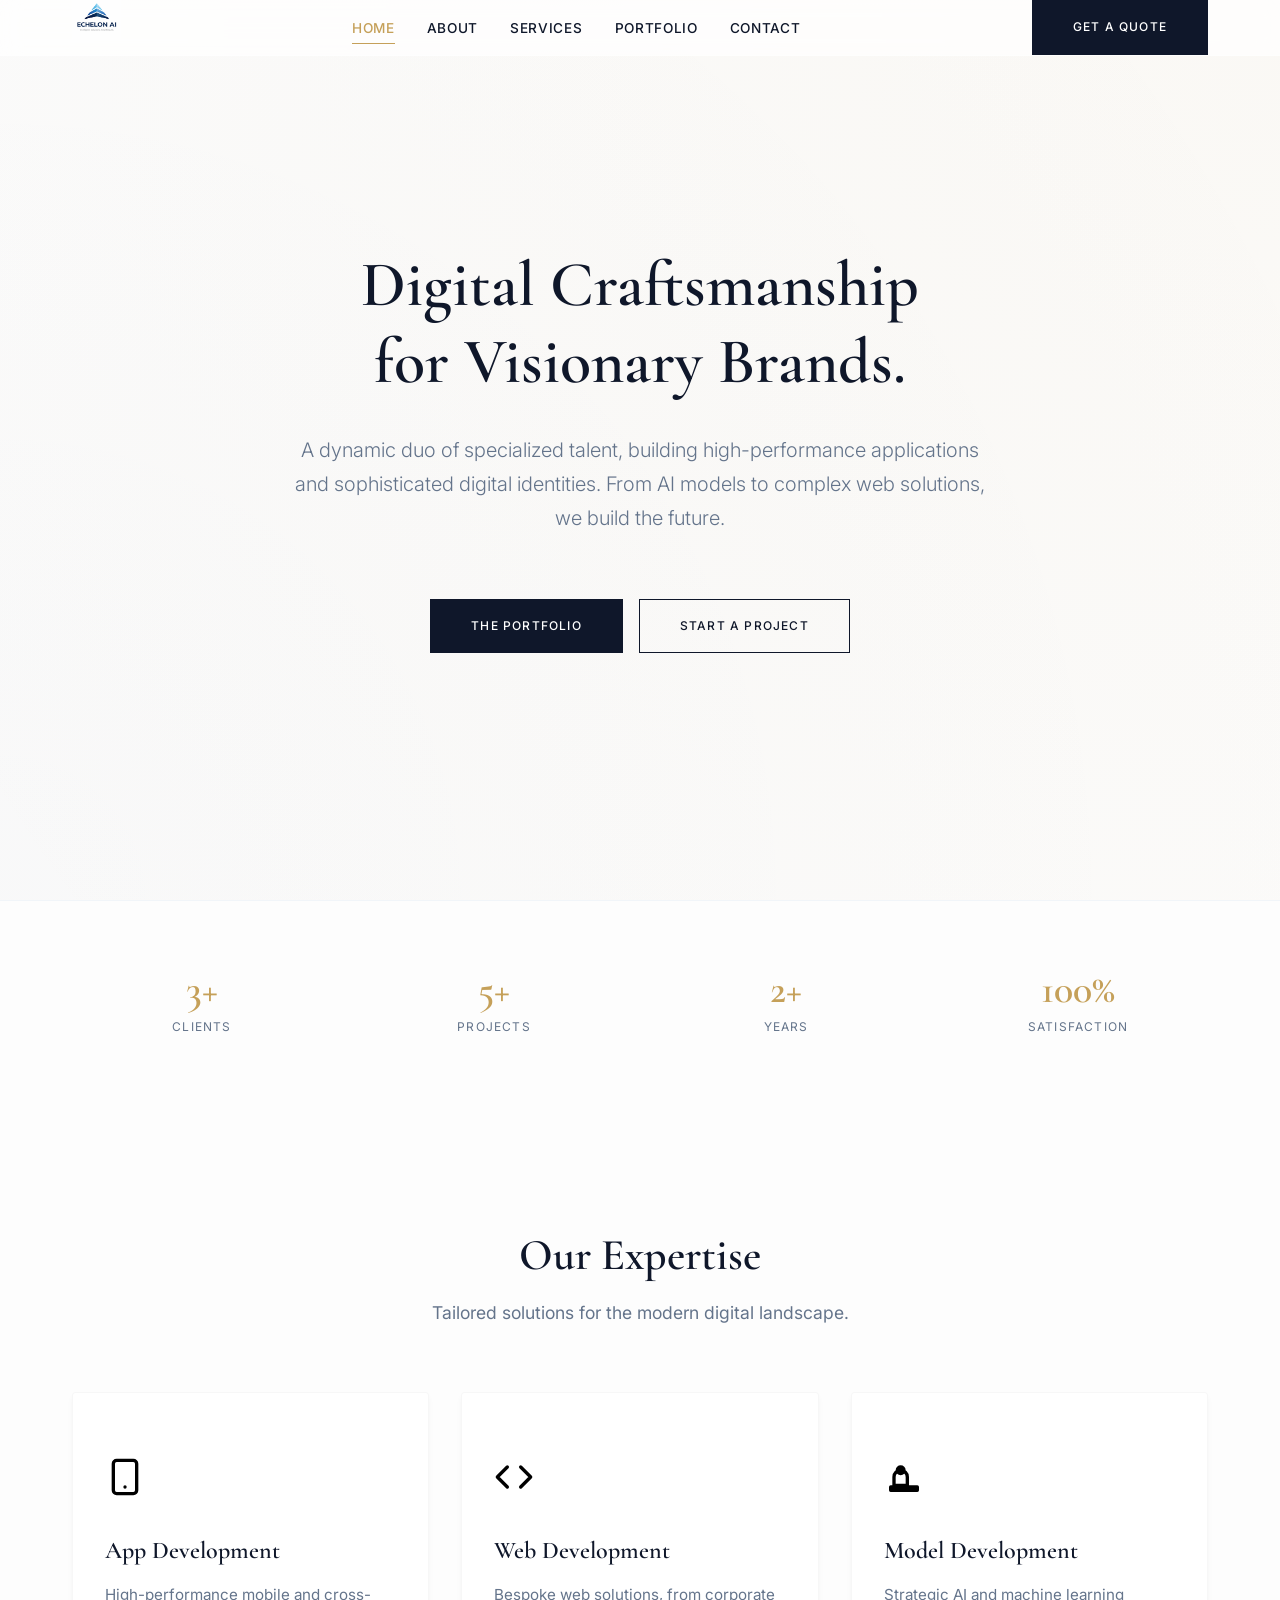
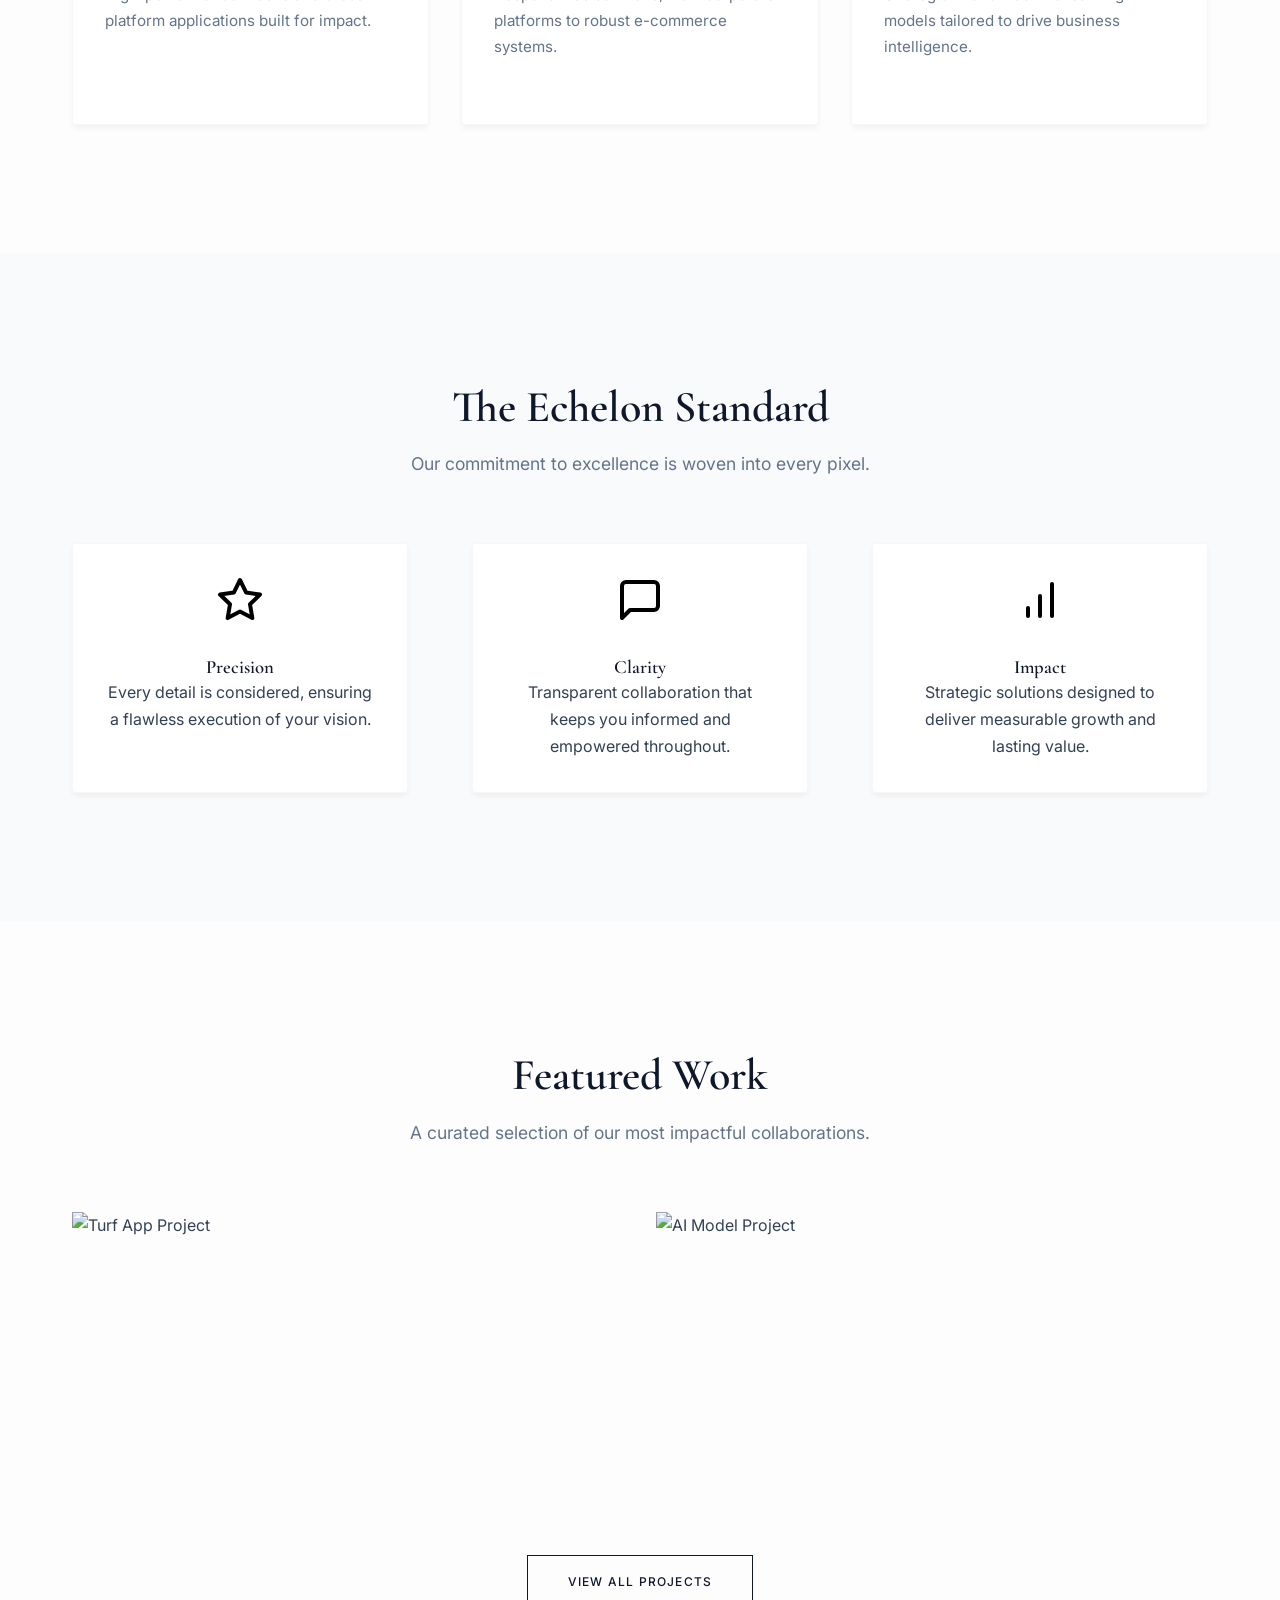
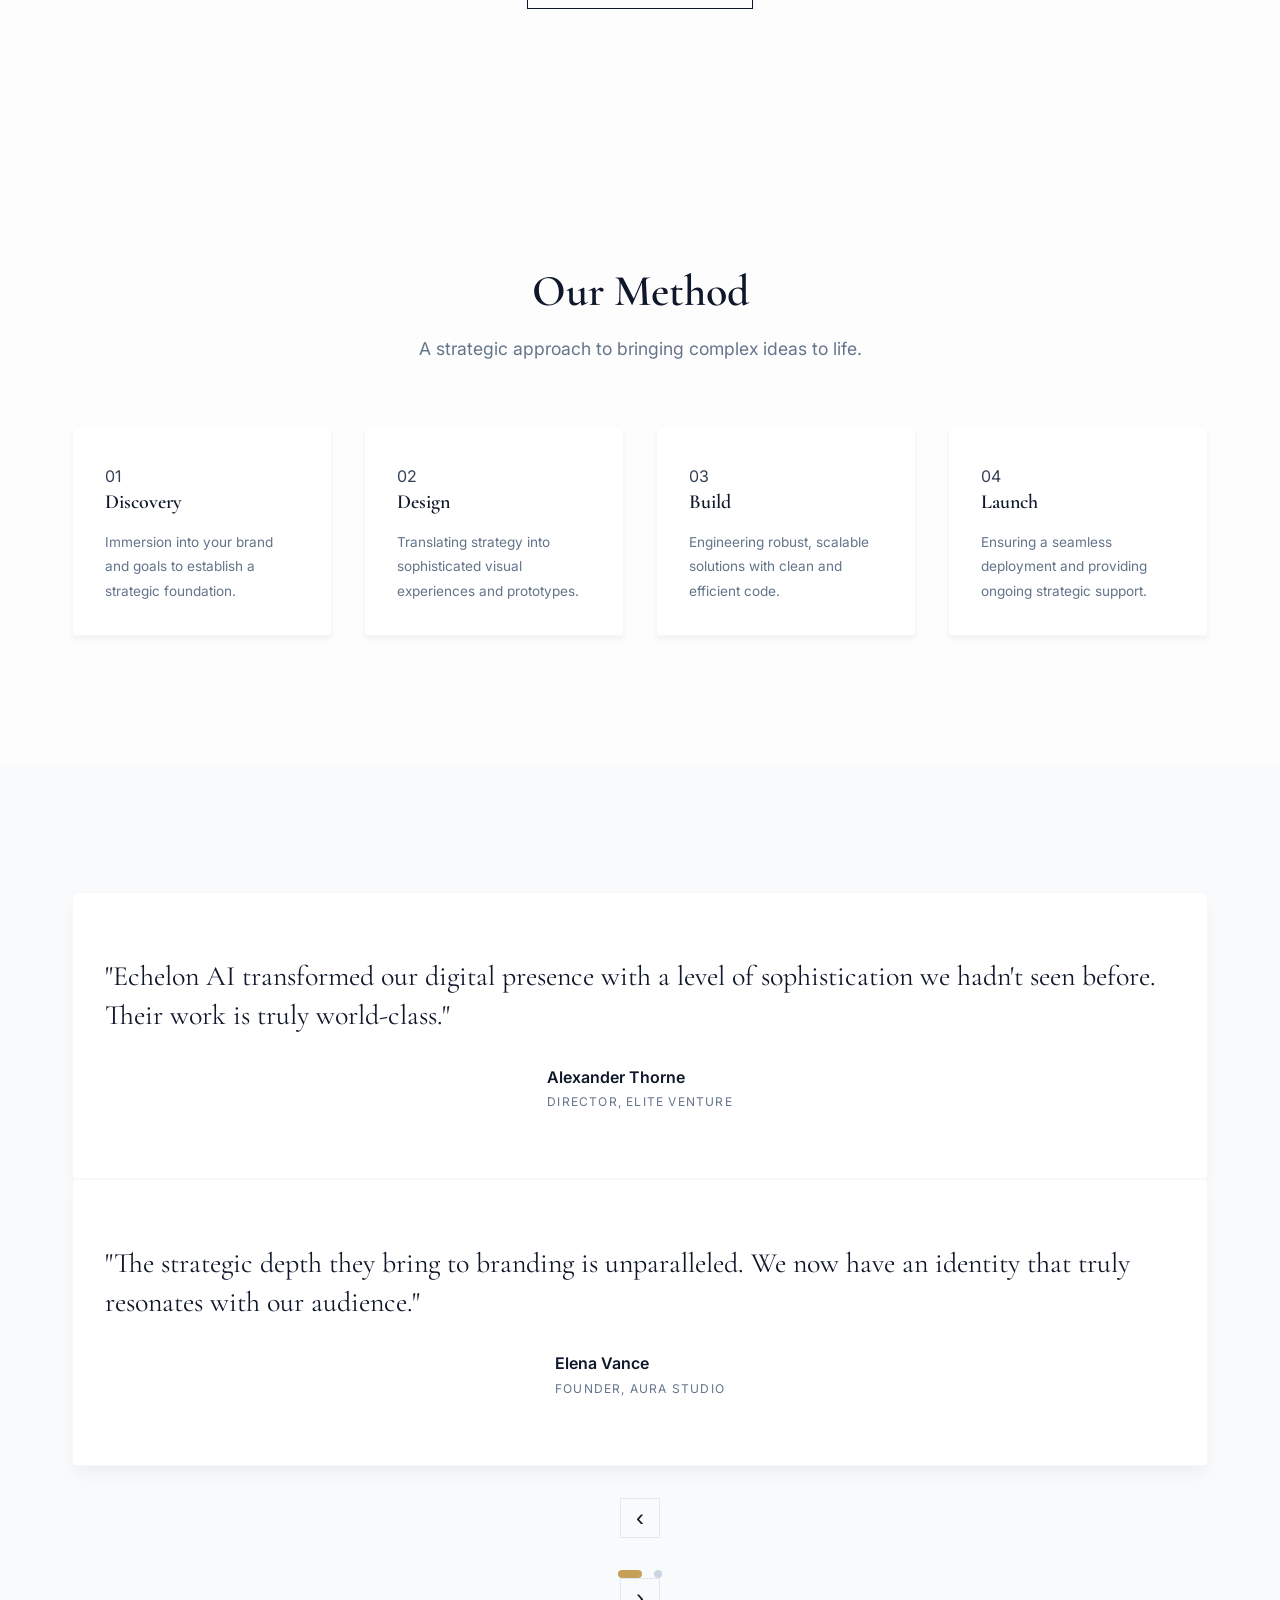
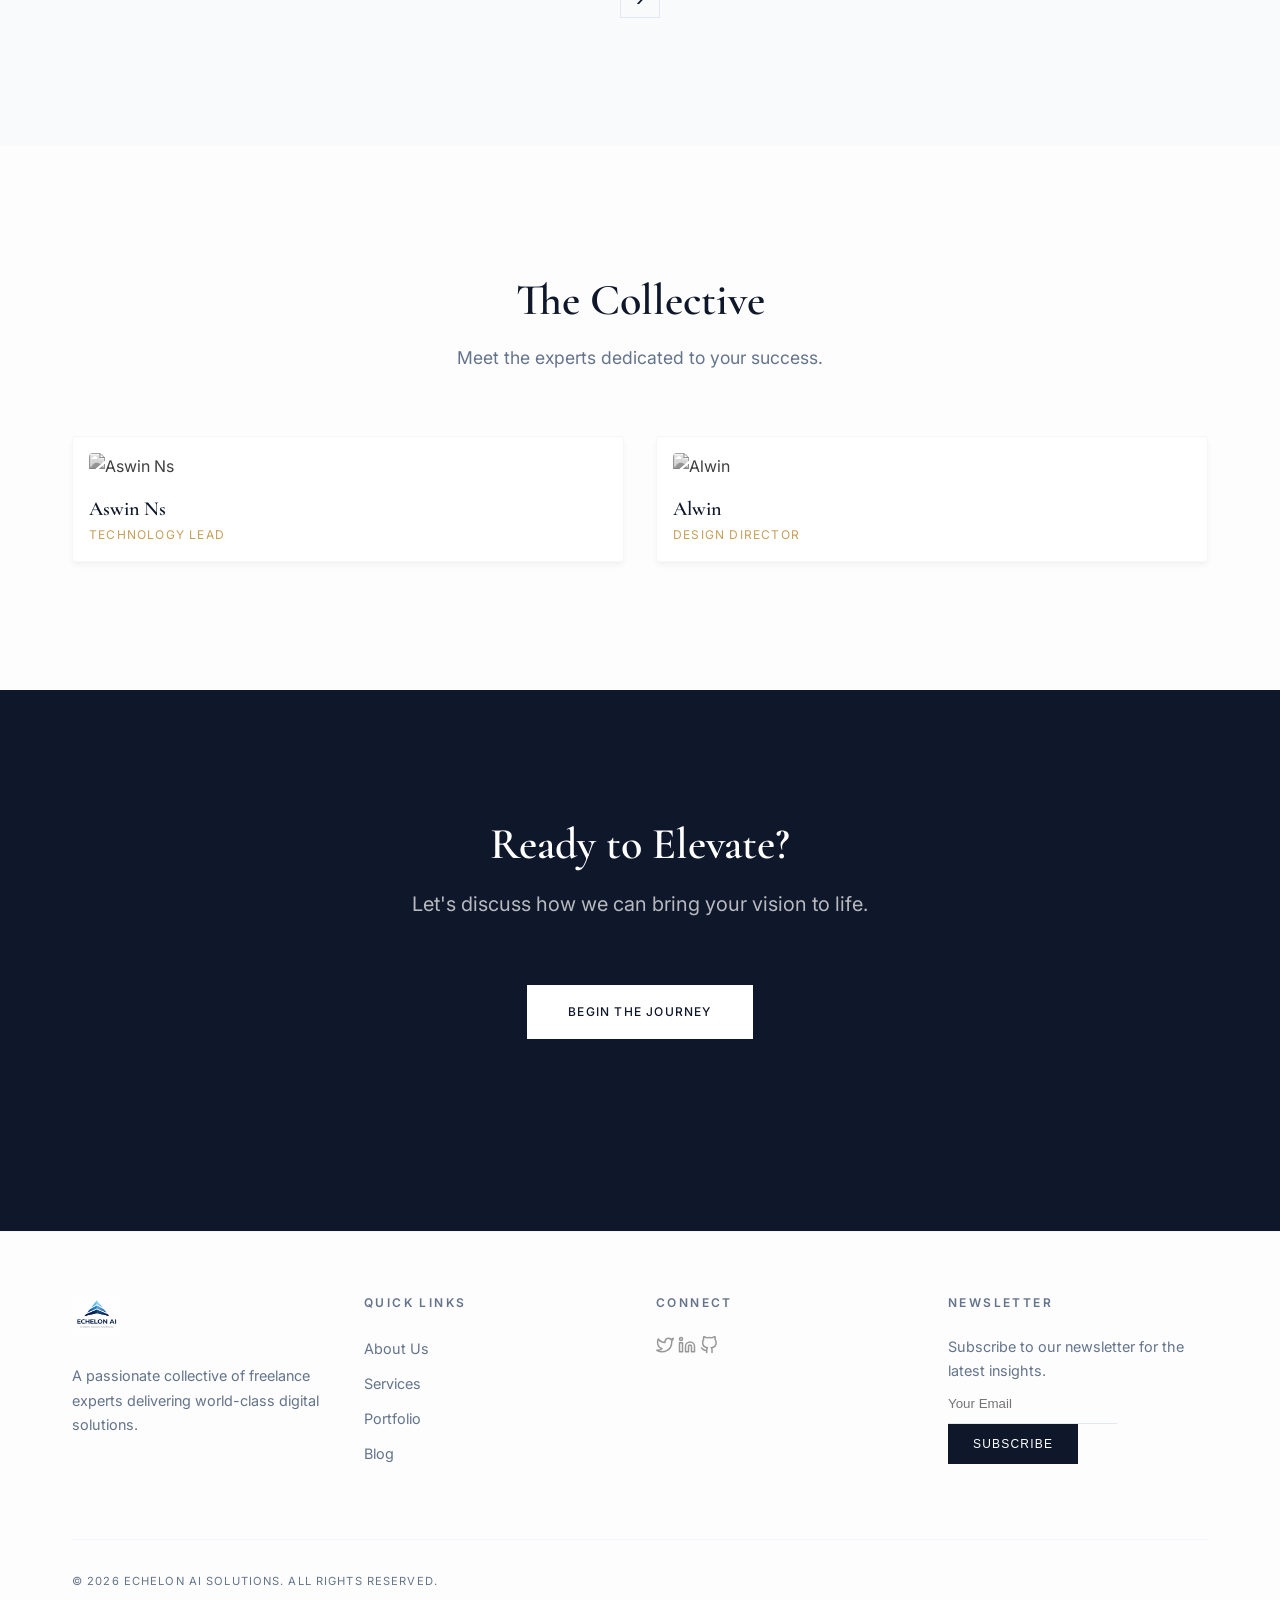
==== freelance-portfolio/index.html @ c86d7bba "Add files via upload" ====
<!DOCTYPE html>
<html lang="en">
<head>
    <meta charset="UTF-8">
    <meta name="viewport" content="width=device-width, initial-scale=1.0">
    <title>Echelon AI Solutions - Premium Freelance Services</title>
    <meta name="description" content="Echelon AI Solutions offers premium freelance services in web development, UI/UX design, branding, and digital marketing.">
    <link rel="stylesheet" href="css/style.css">
    <link rel="stylesheet" href="css/animations.css">
    <link href="https://fonts.googleapis.com/css2?family=Poppins:wght@300;400;500;600;700&family=Playfair+Display:wght@700&display=swap" rel="stylesheet">
</head>
<body>

    <header class="navbar sticky">
        <div class="container">
            <a href="index.html" class="logo"><img src="assets/icons/image.png" alt="Echelon AI Solutions" style="height: 40px; width: auto;"></a>
            <nav class="nav-menu">
                <ul>
                    <li><a href="index.html" class="active">Home</a></li>
                    <li><a href="about.html">About</a></li>
                    <li><a href="services.html">Services</a></li>
                    <li><a href="portfolio.html">Portfolio</a></li>
                    <li><a href="contact.html">Contact</a></li>
                </ul>
            </nav>
            <a href="contact.html" class="btn btn-primary">Get a Quote</a>
            <div class="hamburger" aria-label="Menu" role="button" aria-expanded="false">
                <span></span>
                <span></span>
                <span></span>
            </div>
        </div>
    </header>

    <main>
        <section class="hero">
            <div class="container">
                <div class="hero-content">
                    <h1 class="hero-headline">Digital Craftsmanship <br>for Visionary Brands.</h1>
                    <p class="hero-subtext">A dynamic duo of specialized talent, building high-performance applications and sophisticated digital identities. From AI models to complex web solutions, we build the future.</p>
                    <div class="hero-buttons">
                        <a href="portfolio.html" class="btn btn-primary">The Portfolio</a>
                        <a href="contact.html" class="btn btn-secondary">Start a Project</a>
                    </div>
                </div>
            </div>
        </section>

        <section class="trust-badges reveal">
            <div class="container">
                <div class="badge">
                    <h3>3+</h3>
                    <p>Clients</p>
                </div>
                <div class="badge">
                    <h3>5+</h3>
                    <p>Projects</p>
                </div>
                <div class="badge">
                    <h3>2+</h3>
                    <p>Years</p>
                </div>
                <div class="badge">
                    <h3>100%</h3>
                    <p>Satisfaction</p>
                </div>
            </div>
        </section>

        <section class="services-overview section-padding reveal">
            <div class="container">
                <div class="section-title">
                    <h2>Our Expertise</h2>
                    <p>Tailored solutions for the modern digital landscape.</p>
                </div>
                <div class="services-grid">
                    <div class="service-card">
                        <img src="assets/icons/mobile-app.svg" alt="App Development Icon" class="service-icon" loading="lazy">
                        <h3>App Development</h3>
                        <p>High-performance mobile and cross-platform applications built for impact.</p>
                    </div>
                    <div class="service-card">
                        <img src="assets/icons/web-dev.svg" alt="Web Development Icon" class="service-icon" loading="lazy">
                        <h3>Web Development</h3>
                        <p>Bespoke web solutions, from corporate platforms to robust e-commerce systems.</p>
                    </div>
                    <div class="service-card">
                        <img src="assets/icons/python.svg" alt="Model Development Icon" class="service-icon" loading="lazy">
                        <h3>Model Development</h3>
                        <p>Strategic AI and machine learning models tailored to drive business intelligence.</p>
                    </div>
                </div>
            </div>
        </section>

        <section class="why-choose-us section-padding reveal">
            <div class="container">
                <div class="section-title">
                    <h2>The Echelon Standard</h2>
                    <p>Our commitment to excellence is woven into every pixel.</p>
                </div>
                <div class="choose-us-grid">
                    <div class="choose-us-item">
                        <img src="assets/icons/quality.svg" alt="Quality Icon" loading="lazy">
                        <h3>Precision</h3>
                        <p>Every detail is considered, ensuring a flawless execution of your vision.</p>
                    </div>
                    <div class="choose-us-item">
                        <img src="assets/icons/communication.svg" alt="Communication Icon" loading="lazy">
                        <h3>Clarity</h3>
                        <p>Transparent collaboration that keeps you informed and empowered throughout.</p>
                    </div>
                    <div class="choose-us-item">
                        <img src="assets/icons/results.svg" alt="Results Icon" loading="lazy">
                        <h3>Impact</h3>
                        <p>Strategic solutions designed to deliver measurable growth and lasting value.</p>
                    </div>
                </div>
            </div>
        </section>

        <section class="portfolio-highlights section-padding reveal">
            <div class="container">
                <div class="section-title">
                    <h2>Featured Work</h2>
                    <p>A curated selection of our most impactful collaborations.</p>
                </div>
                <div class="portfolio-grid">
                    <div class="portfolio-item">
                        <img src="https://images.unsplash.com/photo-1546519638-68e109498ffc?q=80&w=2090&auto=format&fit=crop" alt="Turf App Project" loading="lazy">
                        <div class="portfolio-overlay">
                            <h3>Turf Management</h3>
                            <p>App Development</p>
                        </div>
                    </div>
                     <div class="portfolio-item">
                        <img src="https://images.unsplash.com/photo-1677442136019-21780ecad995?q=80&w=2070&auto=format&fit=crop" alt="AI Model Project" loading="lazy">
                        <div class="portfolio-overlay">
                            <h3>AI Analytical Model</h3>
                            <p>Model Development</p>
                        </div>
                    </div>
                </div>
                 <div class="text-center mt-4">
                    <a href="portfolio.html" class="btn btn-secondary">View All Projects</a>
                </div>
            </div>
        </section>

        <section class="process section-padding reveal">
            <div class="container">
                <div class="section-title">
                    <h2>Our Method</h2>
                    <p>A strategic approach to bringing complex ideas to life.</p>
                </div>
                <div class="process-steps">
                    <div class="process-step">
                        <span>01</span>
                        <h3>Discovery</h3>
                        <p>Immersion into your brand and goals to establish a strategic foundation.</p>
                    </div>
                    <div class="process-step">
                        <span>02</span>
                        <h3>Design</h3>
                        <p>Translating strategy into sophisticated visual experiences and prototypes.</p>
                    </div>
                    <div class="process-step">
                        <span>03</span>
                        <h3>Build</h3>
                        <p>Engineering robust, scalable solutions with clean and efficient code.</p>
                    </div>
                    <div class="process-step">
                        <span>04</span>
                        <h3>Launch</h3>
                        <p>Ensuring a seamless deployment and providing ongoing strategic support.</p>
                    </div>
                </div>
            </div>
        </section>

        <section class="testimonials-slider section-padding reveal">
            <div class="container">
                <div class="testimonial-carousel-container">
                    <div class="testimonial-carousel">
                        <div class="testimonial active">
                            <p>"Echelon AI transformed our digital presence with a level of sophistication we hadn't seen before. Their work is truly world-class."</p>
                            <div class="testimonial-author">
                                <div>
                                    <h4>Alexander Thorne</h4>
                                    <span>Director, Elite Venture</span>
                                </div>
                            </div>
                        </div>
                        <div class="testimonial">
                            <p>"The strategic depth they bring to branding is unparalleled. We now have an identity that truly resonates with our audience."</p>
                            <div class="testimonial-author">
                                <div>
                                    <h4>Elena Vance</h4>
                                    <span>Founder, Aura Studio</span>
                                </div>
                            </div>
                        </div>
                    </div>
                    <div class="text-center mt-4 carousel-controls">
                        <button class="carousel-control prev" aria-label="Previous">‹</button>
                        <div class="testimonial-dots"></div>
                        <button class="carousel-control next" aria-label="Next">›</button>
                    </div>
                </div>
            </div>
        </section>

        <section class="team-preview section-padding reveal">
            <div class="container">
                <div class="section-title">
                    <h2>The Collective</h2>
                    <p>Meet the experts dedicated to your success.</p>
                </div>
                <div class="team-grid">
                    <div class="team-member-card">
                        <img src="https://images.unsplash.com/photo-1507003211169-0a1dd7228f2d?q=80&w=1887&auto=format&fit=crop" alt="Aswin Ns" loading="lazy">
                        <h3>Aswin Ns</h3>
                        <p>Technology Lead</p>
                    </div>
                    <div class="team-member-card">
                        <img src="https://images.unsplash.com/photo-1500648767791-00dcc994a43e?q=80&w=1887&auto=format&fit=crop" alt="Alwin" loading="lazy">
                        <h3>Alwin</h3>
                        <p>Design Director</p>
                    </div>
                </div>
            </div>
        </section>

        <section class="cta-banner reveal">
            <div class="container">
                <div class="section-title">
                    <h2>Ready to Elevate?</h2>
                    <p>Let's discuss how we can bring your vision to life.</p>
                    <a href="contact.html" class="btn btn-primary">Begin the Journey</a>
                </div>
            </div>
        </section>
    </main>

    <footer class="footer">
        <div class="container">
            <div class="footer-grid">
                <div class="footer-col">
                    <img src="assets/icons/image.png" alt="Echelon AI Solutions" style="height: 40px; width: auto; margin-bottom: 20px;">
                    <p>A passionate collective of freelance experts delivering world-class digital solutions.</p>
                </div>
                <div class="footer-col">
                    <h4>Quick Links</h4>
                    <ul>
                        <li><a href="about.html">About Us</a></li>
                        <li><a href="services.html">Services</a></li>
                        <li><a href="portfolio.html">Portfolio</a></li>
                        <li><a href="blog.html">Blog</a></li>
                    </ul>
                </div>
                <div class="footer-col">
                    <h4>Connect</h4>
                    <div class="social-icons">
                        <a href="#" aria-label="Twitter"><img src="assets/icons/twitter.svg" alt="Twitter" loading="lazy"></a>
                        <a href="#" aria-label="LinkedIn"><img src="assets/icons/linkedin.svg" alt="LinkedIn" loading="lazy"></a>
                        <a href="#" aria-label="GitHub"><img src="assets/icons/github.svg" alt="GitHub" loading="lazy"></a>
                    </div>
                </div>
                <div class="footer-col">
                    <h4>Newsletter</h4>
                    <p>Subscribe to our newsletter for the latest insights.</p>
                    <form class="newsletter-form">
                        <input type="email" placeholder="Your Email" aria-label="Email address for newsletter">
                        <button type="submit" class="btn btn-primary">Subscribe</button>
                    </form>
                </div>
            </div>
            <div class="copyright">
                <p>&copy; 2026 Echelon AI Solutions. All Rights Reserved.</p>
            </div>
        </div>
    </footer>

    <button id="back-to-top" class="back-to-top" aria-label="Back to Top">↑</button>

    <script src="js/main.js"></script>
</body>
</html>
---- freelance-portfolio/css/style.css ----
/* === GOOGLE FONTS === */
@import url('https://fonts.googleapis.com/css2?family=Inter:wght@300;400;500;600&family=Cormorant+Garamond:wght@600;700&display=swap');

/* === CSS VARIABLES === */
:root {
    --header-height: 4.5rem;

    /* Colors */
    --primary-color: #0f172a; /* Deep Navy */
    --secondary-color: #1e293b; /* Slate Navy */
    --accent-color: #c5a059; /* Champagne Gold */
    --accent-hover: #b38f4d;
    --text-main: #334155;
    --text-muted: #64748b;
    --white-color: #ffffff;
    --bg-light: #fdfdfd;
    --bg-alt: #f8fafc;
    
    /* Gradients */
    --gold-gradient: linear-gradient(135deg, #c5a059 0%, #e2c99a 100%);
    --glass-bg: rgba(255, 255, 255, 0.7);
    --glass-border: rgba(255, 255, 255, 0.3);

    /* Typography */
    --body-font: 'Inter', sans-serif;
    --heading-font: 'Cormorant Garamond', serif;

    --h1-font-size: 4rem;
    --h2-font-size: 2.75rem;
    --h3-font-size: 1.75rem;
    --normal-font-size: 1rem;
    --small-font-size: 0.875rem;

    /* Spacing */
    --spacing-xs: 0.5rem;
    --spacing-sm: 1rem;
    --spacing-md: 2rem;
    --spacing-lg: 4rem;
    --spacing-xl: 8rem;

    /* Responsive Spacing Aliases */
    --spacing-1: 1rem;
    --spacing-2: 2rem;
    --spacing-3: 3rem;
    --spacing-4: 4rem;
    --spacing-5: 5rem;

    /* Shadows & Borders */
    --shadow-sm: 0 4px 6px -1px rgba(0, 0, 0, 0.05);
    --shadow-md: 0 10px 15px -3px rgba(0, 0, 0, 0.05);
    --shadow-lg: 0 20px 25px -5px rgba(0, 0, 0, 0.03);
    --border-radius: 4px;

    /* Missing Variables */
    --slate: #64748b;
    --gold-color: #c5a059;
    --soft-shadow: 0 4px 6px -1px rgba(0, 0, 0, 0.1);
    --card-shadow: 0 10px 15px -3px rgba(0, 0, 0, 0.1);
    --gradient-accent: linear-gradient(135deg, #c5a059 0%, #e2c99a 100%);
}

/* === BASE STYLES === */
* {
    box-sizing: border-box;
    padding: 0;
    margin: 0;
}

html {
    scroll-behavior: smooth;
}

body {
    font-family: var(--body-font);
    font-size: var(--normal-font-size);
    background-color: var(--bg-light);
    color: var(--text-main);
    line-height: 1.7;
    -webkit-font-smoothing: antialiased;
}

main {
    padding-top: 0; /* Let hero handle it */
}

h1, h2, h3, h4 {
    font-family: var(--heading-font);
    color: var(--primary-color);
    font-weight: 600;
    line-height: 1.2;
}

ul {
    list-style: none;
}

a {
    text-decoration: none;
    transition: color 0.3s ease;
}

img {
    max-width: 100%;
    height: auto;
}

.container {
    max-width: 1200px;
    margin: 0 auto;
    padding: 0 var(--spacing-md);
}

.section-padding {
    padding: var(--spacing-xl) 0;
}

.section-title {
    text-align: center;
    margin-bottom: var(--spacing-lg);
}

.section-title h2 {
    font-size: var(--h2-font-size);
    margin-bottom: var(--spacing-sm);
}

.section-title p {
    color: var(--text-muted);
    font-size: 1.1rem;
    max-width: 600px;
    margin: 0 auto;
}

.text-center { text-align: center; }
.mt-4 { margin-top: var(--spacing-md); }

/* === BUTTONS === */
.btn {
    display: inline-block;
    padding: 1rem 2.5rem;
    font-weight: 500;
    text-transform: uppercase;
    letter-spacing: 0.1em;
    font-size: 0.75rem;
    transition: all 0.4s cubic-bezier(0.165, 0.84, 0.44, 1);
    border: 1px solid transparent;
    cursor: pointer;
}

.btn-primary {
    background-color: var(--primary-color);
    color: var(--white-color);
}

.btn-primary:hover {
    background-color: var(--accent-color);
    transform: translateY(-2px);
    box-shadow: var(--shadow-md);
}

.btn-secondary {
    background-color: transparent;
    border-color: var(--primary-color);
    color: var(--primary-color);
}

.btn-secondary:hover {
    background-color: var(--primary-color);
    color: var(--white-color);
    transform: translateY(-2px);
}

/* === NAVBAR === */
.navbar {
    height: var(--header-height);
    display: flex;
    align-items: center;
    position: fixed;
    top: 0;
    left: 0;
    width: 100%;
    z-index: 1000;
    transition: all 0.4s ease;
}

.navbar.sticky {
    background-color: var(--glass-bg);
    backdrop-filter: blur(10px);
    border-bottom: 1px solid var(--glass-border);
    height: 3.5rem;
}

.navbar .container {
    display: flex;
    justify-content: space-between;
    align-items: center;
    width: 100%;
}

.logo {
    font-family: var(--heading-font);
    font-size: 2rem;
    font-weight: 700;
    color: var(--primary-color);
    letter-spacing: -1px;
}

.nav-menu ul {
    display: flex;
    gap: var(--spacing-md);
}

.nav-menu a {
    font-size: 0.85rem;
    text-transform: uppercase;
    letter-spacing: 0.05em;
    font-weight: 500;
    color: var(--primary-color);
    padding: 0.5rem 0;
    position: relative;
}

.nav-menu a::after {
    content: '';
    position: absolute;
    bottom: 0;
    left: 0;
    width: 0;
    height: 1px;
    background-color: var(--accent-color);
    transition: width 0.3s ease;
}

.nav-menu a:hover::after, .nav-menu a.active::after {
    width: 100%;
}

.nav-menu a.active, .nav-menu a:hover {
    color: var(--accent-color);
}

.hamburger {
    display: none;
    cursor: pointer;
}

.hamburger span {
    display: block;
    width: 25px;
    height: 3px;
    margin: 5px 0;
    background-color: var(--primary-color);
    transition: all 0.3s ease;
}

/* === HERO SECTION === */
.hero {
    min-height: 100vh;
    display: flex;
    align-items: center;
    background: radial-gradient(circle at top right, rgba(197, 160, 89, 0.05), transparent),
                radial-gradient(circle at bottom left, rgba(15, 23, 42, 0.02), transparent);
    position: relative;
    overflow: hidden;
}

.hero-content {
    max-width: 900px;
    margin: 0 auto;
    text-align: center;
    position: relative;
    z-index: 10;
}

.hero-headline {
    font-size: var(--h1-font-size);
    color: var(--primary-color);
    margin-bottom: var(--spacing-md);
    animation: fadeInUp 1s ease;
}

.hero-subtext {
    font-size: 1.25rem;
    color: var(--text-muted);
    margin-bottom: var(--spacing-lg);
    max-width: 700px;
    margin-left: auto;
    margin-right: auto;
    font-weight: 300;
    animation: fadeInUp 1s ease 0.2s backwards;
}

.hero-buttons {
    display: flex;
    justify-content: center;
    gap: var(--spacing-sm);
    animation: fadeInUp 1s ease 0.4s backwards;
}

/* === TRUST BADGES === */
.trust-badges {
    padding: var(--spacing-lg) 0;
    border-top: 1px solid #f1f5f9;
}

.trust-badges .container {
    display: grid;
    grid-template-columns: repeat(4, 1fr);
    gap: var(--spacing-md);
    text-align: center;
}

.badge h3 {
    font-size: 2.5rem;
    color: var(--accent-color);
    margin-bottom: 0.25rem;
}

.badge p {
    font-size: 0.75rem;
    text-transform: uppercase;
    letter-spacing: 0.1em;
    color: var(--text-muted);
}

/* === SERVICES OVERVIEW === */
.services-grid {
    display: grid;
    grid-template-columns: repeat(auto-fit, minmax(min(350px, 100%), 1fr));
    gap: var(--spacing-md);
}

.service-card {
    background: var(--white-color);
    padding: var(--spacing-lg) var(--spacing-md);
    border: 1px solid rgba(0,0,0,0.03);
    border-radius: var(--border-radius);
    box-shadow: var(--shadow-sm);
    transition: all 0.5s cubic-bezier(0.165, 0.84, 0.44, 1);
    position: relative;
}

.service-card::before {
    content: '';
    position: absolute;
    top: 0;
    left: 0;
    width: 100%;
    height: 2px;
    background: var(--gold-gradient);
    transform: scaleX(0);
    transform-origin: left;
    transition: transform 0.5s ease;
}

.service-card:hover {
    transform: translateY(-10px);
    box-shadow: var(--shadow-lg);
    border-color: transparent;
}

.service-card:hover::before {
    transform: scaleX(1);
}

.service-icon {
    width: 40px;
    height: 40px;
    margin-bottom: var(--spacing-md);
    filter: grayscale(1);
    transition: filter 0.3s ease;
}

.service-card:hover .service-icon {
    filter: none;
}

.service-card h3 {
    font-size: 1.5rem;
    margin-bottom: var(--spacing-sm);
}

.service-card p {
    color: var(--text-muted);
    font-size: 0.95rem;
}

/* === WHY CHOOSE US === */
.why-choose-us {
    background-color: var(--bg-alt);
}

.choose-us-grid {
    display: grid;
    grid-template-columns: repeat(auto-fit, minmax(300px, 1fr));
    gap: var(--spacing-lg);
}

.choose-us-item {
    display: flex;
    flex-direction: column;
    align-items: center;
    text-align: center;
    background-color: var(--white-color);
    padding: var(--spacing-md);
    border-radius: var(--border-radius);
    box-shadow: var(--shadow-sm);
    border: 1px solid rgba(0,0,0,0.03);
    transition: all 0.3s ease;
}

.choose-us-item:hover {
    transform: translateY(-5px);
    box-shadow: var(--shadow-md);
}

.choose-us-item img {
    width: 48px;
    margin-bottom: var(--spacing-md);
}

/* === PORTFOLIO HIGHLIGHTS === */
.portfolio-grid {
    display: grid;
    grid-template-columns: repeat(2, 1fr);
    gap: var(--spacing-md);
}

.portfolio-item {
    position: relative;
    overflow: hidden;
    aspect-ratio: 16 / 9;
}

.portfolio-item img {
    width: 100%;
    height: 100%;
    object-fit: cover;
    transition: transform 1s cubic-bezier(0.165, 0.84, 0.44, 1);
}

.portfolio-overlay {
    position: absolute;
    inset: 0;
    background: rgba(15, 23, 42, 0.8);
    display: flex;
    flex-direction: column;
    justify-content: center;
    align-items: center;
    padding: var(--spacing-md);
    opacity: 0;
    transition: opacity 0.5s ease;
    backdrop-filter: blur(5px);
}

.portfolio-item:hover img {
    transform: scale(1.1);
}

.portfolio-item:hover .portfolio-overlay {
    opacity: 1;
}

.portfolio-overlay h3 {
    color: var(--white-color);
    font-size: 1.75rem;
    margin-bottom: 0.5rem;
}

.portfolio-overlay p {
    color: var(--accent-color);
    text-transform: uppercase;
    font-size: 0.75rem;
    letter-spacing: 0.1em;
}

/* === PROCESS SECTION === */
.process-steps {
    display: grid;
    grid-template-columns: repeat(auto-fit, minmax(min(250px, 100%), 1fr));
    gap: var(--spacing-md);
    margin-top: var(--spacing-lg);
}

.process-step {
    padding: var(--spacing-md);
    background: var(--white-color);
    border-radius: var(--border-radius);
    box-shadow: var(--shadow-sm);
    border: 1px solid rgba(0,0,0,0.03);
    border-top: 3px solid transparent;
    transition: all 0.3s ease;
}

.process-step:hover {
    border-top-color: var(--accent-color);
    transform: translateY(-5px);
    box-shadow: var(--shadow-md);
}
}

.process-step span {
    font-size: 1rem;
    font-family: var(--body-font);
    font-weight: 600;
    color: var(--accent-color);
    display: block;
    margin-bottom: 1rem;
}

.process-step h3 {
    font-size: 1.25rem;
    margin-bottom: 1rem;
}

.process-step p {
    font-size: 0.85rem;
    color: var(--text-muted);
    line-height: 1.8;
}

/* === TESTIMONIALS === */
.testimonials-slider {
    background-color: var(--bg-alt);
}

.testimonial {
    background-color: var(--white-color);
    padding: var(--spacing-lg) var(--spacing-md);
    border-radius: var(--border-radius);
    box-shadow: var(--shadow-md);
    border: 1px solid rgba(0,0,0,0.03);
}

.testimonial p {
    font-size: 1.75rem;
    font-family: var(--heading-font);
    color: var(--primary-color);
    font-style: normal;
    line-height: 1.4;
    margin-bottom: var(--spacing-md);
}

.testimonial-author {
    display: flex;
    align-items: center;
    justify-content: center;
    margin-top: var(--spacing-md);
    gap: var(--spacing-sm);
}

.testimonial-author img {
    width: 50px;
    height: 50px;
}

.testimonial-author h4 {
    font-size: 1rem;
    color: var(--primary-color);
    font-family: var(--body-font);
    font-weight: 600;
}

.testimonial-author span {
    font-size: 0.75rem;
    text-transform: uppercase;
    letter-spacing: 0.1em;
    color: var(--text-muted);
}

.carousel-control {
    background: transparent;
    color: var(--primary-color);
    font-size: 1.5rem;
    border: 1px solid #e2e8f0;
    width: 40px;
    height: 40px;
    line-height: 38px;
    transition: all 0.3s ease;
}

.carousel-control:hover {
    background: var(--primary-color);
    color: var(--white-color);
    border-color: var(--primary-color);
}

/* === TEAM PREVIEW === */
.team-grid {
    display: grid;
    grid-template-columns: repeat(auto-fit, minmax(min(300px, 100%), 1fr));
    gap: var(--spacing-md);
}

.team-member-card {
    background: var(--white-color);
    padding: var(--spacing-sm);
    border-radius: var(--border-radius);
    box-shadow: var(--shadow-sm);
    transition: all 0.3s ease;
    border: 1px solid rgba(0,0,0,0.03);
}

.team-member-card:hover {
    transform: translateY(-5px);
    box-shadow: var(--shadow-md);
}

.team-member-card img {
    width: 100%;
    height: 350px;
    border-radius: var(--border-radius);
    border: none;
    object-fit: cover;
    margin-bottom: var(--spacing-sm);
    filter: grayscale(1);
    transition: filter 0.5s ease;
}

.team-member-card:hover img {
    filter: grayscale(0);
}

.team-member-card h3 {
    font-size: 1.25rem;
    margin-bottom: 0.25rem;
}

.team-member-card p {
    font-size: 0.75rem;
    text-transform: uppercase;
    letter-spacing: 0.1em;
    color: var(--accent-color);
}

/* === CTA BANNER === */
.cta-banner {
    background: var(--primary-color);
    color: var(--white-color);
    padding: var(--spacing-xl) 0;
    border: none;
}

.cta-banner::before {
    display: none;
}

.cta-banner h2 {
    font-size: var(--h2-font-size);
    color: var(--white-color);
    margin-bottom: var(--spacing-sm);
}

.cta-banner p {
    color: rgba(255, 255, 255, 0.7);
    font-size: 1.25rem;
    margin-bottom: var(--spacing-lg);
}

.cta-banner .btn-primary {
    background: var(--white-color);
    color: var(--primary-color);
}

.cta-banner .btn-primary:hover {
    background: var(--accent-color);
    color: var(--white-color);
}

/* === FOOTER === */
.footer {
    background-color: var(--bg-light);
    border-top: 1px solid #f1f5f9;
    padding: var(--spacing-lg) 0 0;
}

.footer-grid {
    display: grid;
    grid-template-columns: repeat(auto-fit, minmax(min(250px, 100%), 1fr));
    gap: var(--spacing-md);
}

.footer-col h3 {
    font-size: 2.5rem;
    margin-bottom: 1.5rem;
    color: var(--primary-color);
}

.footer-col h4 {
    font-family: var(--body-font);
    font-size: 0.75rem;
    text-transform: uppercase;
    letter-spacing: 0.2em;
    margin-bottom: 1.5rem;
    color: var(--text-muted);
}

.footer-col p {
    font-size: 0.9rem;
    color: var(--text-muted);
}

.footer-col ul li {
    margin-bottom: 0.5rem;
}

.footer-col a {
    color: var(--text-muted);
    font-size: 0.9rem;
}

.footer-col a:hover {
    color: var(--accent-color);
    padding-left: 0;
}

.social-icons {
    gap: var(--spacing-sm);
}

.social-icons img {
    width: 18px;
    height: 18px;
    filter: brightness(0);
    opacity: 0.4;
}

.newsletter-form input {
    background: transparent;
    border: none;
    border-bottom: 1px solid #e2e8f0;
    border-radius: 0;
    padding: 0.75rem 0;
}

.newsletter-form input:focus {
    outline: none;
    border-bottom-color: var(--primary-color);
}

.newsletter-form .btn {
    padding: 0.75rem 1.5rem;
}

.copyright {
    margin-top: var(--spacing-lg);
    border-top: 1px solid #f1f5f9;
    padding: var(--spacing-md) 0;
    font-size: 0.7rem;
    text-transform: uppercase;
    letter-spacing: 0.1em;
    color: var(--text-muted);
}

/* === MOBILE MENU ENHANCEMENTS === */
@media (max-width: 768px) {
    .nav-menu {
        backdrop-filter: blur(15px);
        background-color: rgba(15, 23, 42, 0.95) !important;
    }
    .nav-menu a {
        font-size: 1.5rem !important;
        margin: 1rem 0;
    }
}

/* === BACK TO TOP BUTTON === */
.back-to-top {
    position: fixed;
    bottom: 2rem;
    right: 2rem;
    width: 3.5rem;
    height: 3.5rem;
    background-color: var(--primary-color);
    color: var(--white-color);
    border: 1px solid var(--accent-color);
    border-radius: 50%;
    display: flex;
    align-items: center;
    justify-content: center;
    cursor: pointer;
    z-index: 1000;
    opacity: 0;
    visibility: hidden;
    transition: all 0.4s ease;
    box-shadow: var(--shadow-lg);
}

.back-to-top.show {
    opacity: 1;
    visibility: visible;
}

.back-to-top:hover {
    background-color: var(--accent-color);
    transform: translateY(-5px);
}

/* === TESTIMONIAL DOTS === */
.testimonial-dots {
    display: flex;
    justify-content: center;
    gap: 0.75rem;
    margin-top: var(--spacing-md);
}

.dot {
    width: 8px;
    height: 8px;
    border-radius: 50%;
    background-color: #cbd5e1;
    cursor: pointer;
    transition: all 0.3s ease;
}

.dot.active {
    background-color: var(--accent-color);
    width: 24px;
    border-radius: 4px;
}

/* === REVEAL ANIMATIONS === */
.reveal {
    opacity: 0;
    transform: translateY(30px);
    transition: all 0.8s cubic-bezier(0.165, 0.84, 0.44, 1);
}

.reveal.active {
    opacity: 1;
    transform: translateY(0);
}

/* Ensure navbar button is hidden when menu is active on mobile */
@media (max-width: 768px) {
    body.menu-open .navbar .btn {
        display: none !important;
    }
}
@media (max-width: 992px) {
    :root {
        --h1-font-size: 2.5rem;
        --h2-font-size: 1.75rem;
    }
    .portfolio-grid {
        grid-template-columns: repeat(2, 1fr);
    }
}

@media (max-width: 768px) {
    .section-padding {
        padding: var(--spacing-lg) 0;
    }
    .navbar .btn {
        display: none;
    }
    .nav-menu {
        position: fixed;
        top: 0;
        right: -100%;
        width: 70%;
        height: 100vh;
        background-color: var(--primary-color);
        flex-direction: column;
        justify-content: center;
        align-items: center;
        transition: right 0.4s ease-in-out;
        box-shadow: -5px 0 15px rgba(0,0,0,0.2);
    }
    .nav-menu.active {
        right: 0;
    }
    .nav-menu ul {
        flex-direction: column;
        text-align: center;
    }
    .hamburger {
        display: block;
        z-index: 101;
    }
    .hero {
        height: 80vh;
    }
    .portfolio-grid {
        grid-template-columns: 1fr;
    }
}

@media (max-width: 576px) {
    .container {
        padding: 0 var(--spacing-sm);
    }
    .hero-headline {
        font-size: 2rem;
    }
    .hero-buttons {
        flex-direction: column;
    }
    .trust-badges .container {
        grid-template-columns: 1fr;
    }
    .footer-grid {
        grid-template-columns: 1fr;
    }
}

/* === PAGE HEADER === */
.page-header {
    background-color: var(--bg-light);
    text-align: center;
    border-bottom: 1px solid rgba(0,0,0,0.03);
    padding: var(--spacing-5) 0;
}

.page-title {
    font-size: var(--h1-font-size);
    color: var(--primary-color);
}

.page-subtitle {
    font-size: 1.2rem;
    color: var(--slate);
    max-width: 600px;
    margin: 0 auto;
}

/* === PORTFOLIO PAGE === */
.portfolio-filter {
    text-align: center;
    margin-bottom: var(--spacing-4);
}

.portfolio-filter button {
    background: none;
    border: none;
    color: var(--slate);
    font-size: var(--normal-font-size);
    margin: 0 var(--spacing-2);
    cursor: pointer;
    padding: 0.5rem 0;
    position: relative;
}

.portfolio-filter button::after {
    content: '';
    position: absolute;
    bottom: 0;
    left: 0;
    width: 0;
    height: 2px;
    background: var(--gradient-accent);
    transition: width 0.3s ease;
}

.portfolio-filter button:hover::after,
.portfolio-filter button.active::after {
    width: 100%;
}

.portfolio-filter button.active {
    color: var(--primary-color);
}

.portfolio-full-grid {
    display: grid;
    grid-template-columns: repeat(auto-fit, minmax(min(350px, 100%), 1fr));
    gap: var(--spacing-3);
}

.portfolio-overlay .case-study-link {
    color: var(--white-color);
    border-bottom: 1px solid var(--accent-color);
}

.case-study-link {
    display: inline-block;
    margin-top: var(--spacing-1);
    color: var(--primary-color);
    font-weight: 600;
}

.case-study-link:hover {
    text-decoration: underline;
}

/* === ABOUT PAGE SPECIFIC === */
.grid-2-col {
    display: grid;
    grid-template-columns: repeat(auto-fit, minmax(min(450px, 100%), 1fr));
    gap: var(--spacing-4);
    align-items: center;
}

.bg-dark {
    background-color: var(--primary-color);
    color: var(--white-color);
}

.bg-dark h1, .bg-dark h2, .bg-dark h3, .bg-dark h4 {
    color: var(--white-color);
}

.section-title-small {
    font-size: var(--h3-font-size);
    margin-bottom: var(--spacing-sm);
}

.story-image img {
    border-radius: var(--border-radius);
    box-shadow: var(--soft-shadow);
}

.mission-card, .vision-card {
    background-color: var(--white-color);
    padding: var(--spacing-3);
    border-radius: var(--border-radius);
    border-left: 4px solid var(--gold-color);
    box-shadow: var(--card-shadow);
    color: var(--text-main);
}

.mission-card h3, .vision-card h3 {
    color: var(--primary-color) !important;
}

.values-grid {
    display: grid;
    grid-template-columns: repeat(auto-fit, minmax(200px, 1fr));
    gap: var(--spacing-3);
    text-align: center;
}

.value-item img {
    height: 50px;
    margin-bottom: var(--spacing-1);
}

.timeline {
    position: relative;
    max-width: 800px;
    margin: 0 auto;
}

.timeline::after {
    content: '';
    position: absolute;
    width: 2px;
    background-color: rgba(0,0,0,0.05);
    top: 0;
    bottom: 0;
    left: 50%;
    margin-left: -1px;
}

.timeline-item {
    padding: 10px 40px;
    position: relative;
    width: 50%;
}

.timeline-item:nth-child(odd) {
    left: 0;
    text-align: right;
}

.timeline-item:nth-child(even) {
    left: 50%;
}

.timeline-item::after {
    content: '';
    position: absolute;
    width: 16px;
    height: 16px;
    right: -8px;
    background-color: var(--secondary-color);
    border-radius: 50%;
    top: 25px;
    z-index: 1;
}
.timeline-item:nth-child(even)::after {
    left: -8px;
}
.timeline-content {
    padding: 20px 30px;
    background-color: var(--white-color);
    border-radius: var(--border-radius);
    box-shadow: var(--card-shadow);
    border: 1px solid rgba(0,0,0,0.03);
}

/* === SERVICES PAGE SPECIFIC === */
.services-grid-detailed {
    display: grid;
    grid-template-columns: repeat(auto-fit, minmax(min(320px, 100%), 1fr));
    gap: var(--spacing-3);
}
.service-detail-card {
    background-color: var(--white-color);
    padding: var(--spacing-3);
    border-radius: var(--border-radius);
    border: 1px solid rgba(0,0,0,0.03);
    border-top: 3px solid var(--secondary-color);
    transition: all 0.3s ease;
    box-shadow: var(--card-shadow);
}
.service-detail-card:hover {
    transform: translateY(-5px);
    border-color: var(--secondary-color);
    box-shadow: var(--soft-shadow);
}
.service-icon-large {
    width: 50px;
    height: 50px;
    margin-bottom: var(--spacing-2);
}
.service-detail-card ul {
    list-style-type: '✓ ';
    padding-left: 20px;
    margin-top: var(--spacing-2);
}

.industry-tags {
    display: flex;
    flex-wrap: wrap;
    justify-content: center;
    gap: var(--spacing-2);
}
.industry-tags span {
    background-color: var(--bg-light);
    padding: 0.5rem 1rem;
    border-radius: 20px;
    font-weight: 500;
    color: var(--primary-color);
}
.tech-logos {
    display: flex;
    flex-wrap: wrap;
    justify-content: center;
    gap: var(--spacing-4);
    align-items: center;
}
.tech-logos img {
    height: 40px;
    filter: grayscale(1) opacity(0.5);
    transition: all 0.3s;
}
.tech-logos img:hover {
    filter: none;
    opacity: 1;
}

@media (max-width: 768px) {
    .grid-2-col {
        grid-template-columns: 1fr;
    }
    .timeline::after {
        left: 20px;
    }
    .timeline-item {
        width: 100%;
        padding-left: 70px;
        padding-right: 25px;
    }
    .timeline-item:nth-child(odd), .timeline-item:nth-child(even) {
        left: 0;
        text-align: left;
    }
    
    .timeline-item::after {
            left: 12px;
        }
    }
    
    /* === TEAM PAGE === */
    .team-full-grid {
        display: grid;
        grid-template-columns: repeat(auto-fit, minmax(min(400px, 100%), 1fr));
        gap: var(--spacing-4);
    }
    
    .team-card {
        background-color: var(--white-color);
        border-radius: var(--border-radius);
        display: flex;
        gap: var(--spacing-3);
        padding: var(--spacing-3);
        transition: all 0.3s ease;
        box-shadow: var(--card-shadow);
        border: 1px solid rgba(0,0,0,0.05);
        border-top: 3px solid var(--secondary-color);
    }

    @media (max-width: 576px) {
        .team-card {
            flex-direction: column;
            text-align: center;
        }
        .team-card-image img {
            margin: 0 auto;
        }
    }
    
    .team-card:hover {
        transform: translateY(-5px);
        box-shadow: var(--soft-shadow);
    }
    
    .team-card-image img {
        width: 120px;
        height: 120px;
        border-radius: 50%;
        object-fit: cover;
    }
    
    .team-card-content .role {
        color: var(--primary-color);
        font-weight: 600;
        margin-bottom: var(--spacing-1);
    }
    
    .team-card-content .bio {
        font-size: var(--small-font-size);
        margin-bottom: var(--spacing-2);
        color: var(--slate);
    }
    
    .social-icons-team img {
        width: 20px;
        height: 20px;
        margin-right: var(--spacing-1);
        filter: grayscale(1) opacity(0.6);
        transition: filter 0.3s;
    }
    
    .social-icons-team a:hover img {
        filter: none;
    }
    
    /* === TESTIMONIALS PAGE === */
    .testimonials-grid {
        display: grid;
        grid-template-columns: repeat(auto-fit, minmax(min(350px, 100%), 1fr));
        gap: var(--spacing-3);
    }
    
    .testimonial-card {
        background-color: var(--white-color);
        padding: var(--spacing-3);
        border-radius: var(--border-radius);
        display: flex;
        flex-direction: column;
        box-shadow: var(--card-shadow);
        border: 1px solid rgba(0,0,0,0.05);
        border-top: 3px solid var(--secondary-color);
    }
    
    .star-rating {
        color: var(--gold-color);
        margin-bottom: var(--spacing-2);
    }
    
    .testimonial-card .quote {
        font-style: italic;
        flex-grow: 1;
        margin-bottom: var(--spacing-2);
        color: var(--slate);
    }
    
    .testimonial-author-info {
        display: flex;
        align-items: center;
        gap: var(--spacing-2);
    }
    
    .testimonial-author-info img {
        width: 50px;
        height: 50px;
        border-radius: 50%;
        object-fit: cover;
    }
    
    .client-logos {
        display: flex;
        justify-content: space-around;
        align-items: center;
        flex-wrap: wrap;
        gap: var(--spacing-4);
        filter: grayscale(1) contrast(0.5);
        opacity: 0.6;
    }
    
    .client-logos img {
        height: 35px;
    }
    
    /* === PRICING PAGE === */
    .pricing-grid {
        display: grid;
        grid-template-columns: repeat(auto-fit, minmax(min(300px, 100%), 1fr));
        gap: var(--spacing-3);
        align-items: center;
    }
    
    .pricing-card {
        background-color: var(--white-color);
        padding: var(--spacing-4);
        border-radius: var(--border-radius);
        text-align: center;
        border: 1px solid rgba(0,0,0,0.05);
        transition: all 0.3s ease;
        position: relative;
        box-shadow: var(--card-shadow);
        border-top: 3px solid var(--secondary-color);
    }
    
    .pricing-card:hover {
        transform: translateY(-10px);
        box-shadow: var(--soft-shadow);
    }
    
    .pricing-card.recommended {
        border-color: var(--gold-color);
        border-top-color: var(--gold-color);
        transform: scale(1.05);
        z-index: 1;
    }
    
    .recommended-badge {
        position: absolute;
        top: 0;
        left: 50%;
        transform: translateX(-50%) translateY(-50%);
        background: var(--gold-gradient);
        color: #1a1a1a;
        padding: 0.5rem 1rem;
        border-radius: 20px;
        font-size: var(--small-font-size);
        font-weight: 700;
        box-shadow: 0 4px 10px rgba(212, 175, 55, 0.3);
    }
    
    .pricing-card .price {
        font-size: var(--h1-font-size);
        font-weight: 700;
        color: var(--primary-color);
        margin: var(--spacing-2) 0;
    }
    
    .pricing-card .price span {
        font-size: var(--h3-font-size);
        vertical-align: super;
    }
    
    .pricing-card .description {
        margin-bottom: var(--spacing-3);
        min-height: 60px;
        color: var(--slate);
    }
    
    .pricing-card .features {
        text-align: left;
        margin-bottom: var(--spacing-3);
    }
    
    .pricing-card .features li {
        margin-bottom: var(--spacing-1);
        color: var(--slate);
    }
    
    /* === BLOG PAGE === */
    .blog-layout {
        display: grid;
        grid-template-columns: repeat(auto-fit, minmax(min(400px, 100%), 1fr));
        gap: var(--spacing-4);
    }
    
    .blog-card {
        background-color: var(--white-color);
        border-radius: var(--border-radius);
        overflow: hidden;
        margin-bottom: var(--spacing-3);
        transition: all 0.3s ease;
        box-shadow: var(--card-shadow);
        border: 1px solid rgba(0,0,0,0.05);
        border-top: 3px solid var(--secondary-color);
    }
    
    .blog-card:hover {
        transform: translateY(-5px);
        box-shadow: var(--soft-shadow);
    }
    
    .blog-card img {
        width: 100%;
        height: 250px;
        object-fit: cover;
    }
    
    .blog-card-content {
        padding: var(--spacing-3);
    }
    
    .blog-meta {
        font-size: var(--small-font-size);
        color: var(--primary-color);
        margin-bottom: var(--spacing-1);
    }
    
    .blog-card-content h3 {
        margin-bottom: var(--spacing-1);
        color: var(--primary-color);
    }
    
    .read-more {
        color: var(--primary-color);
        font-weight: 600;
        display: inline-block;
        margin-top: var(--spacing-2);
    }
    
    .blog-sidebar .sidebar-widget {
        background-color: var(--white-color);
        padding: var(--spacing-3);
        border-radius: var(--border-radius);
        margin-bottom: var(--spacing-3);
        box-shadow: var(--card-shadow);
        border: 1px solid rgba(0,0,0,0.05);
        border-top: 3px solid var(--secondary-color);
    }
    
    .sidebar-widget h4 {
        margin-bottom: var(--spacing-2);
        border-bottom: 2px solid var(--primary-color);
        padding-bottom: var(--spacing-1);
        display: inline-block;
        color: var(--primary-color);
    }
    
    .sidebar-widget ul li {
        margin-bottom: var(--spacing-1);
    }
    
    .sidebar-widget ul li a {
        color: var(--slate);
    }
    
    .sidebar-widget ul li a:hover {
        color: var(--primary-color);
    }
    
    /* === CONTACT PAGE === */
    .contact-layout {
        display: grid;
        grid-template-columns: repeat(auto-fit, minmax(min(400px, 100%), 1fr));
        gap: var(--spacing-5);
    }
    
    .contact-form-container {
        background-color: var(--white-color);
        padding: var(--spacing-4);
        border-radius: var(--border-radius);
        box-shadow: var(--card-shadow);
        border: 1px solid rgba(0,0,0,0.05);
        border-top: 3px solid var(--secondary-color);
    }
    
    .contact-form .form-group {
        margin-bottom: var(--spacing-2);
    }
    
    .contact-form label {
        display: block;
        margin-bottom: var(--spacing-1);
        font-weight: 500;
        color: var(--primary-color);
    }
    
    .contact-form input,
    .contact-form textarea,
    .contact-form select {
        width: 100%;
        padding: 0.8rem;
        background-color: var(--white-color);
        border: 1px solid #e2e8f0;
        border-radius: var(--border-radius);
        color: var(--slate);
        transition: border-color 0.3s;
    }
    
    .contact-form input:focus,
    .contact-form textarea:focus,
    .contact-form select:focus {
        outline: none;
        border-color: var(--primary-color);
        box-shadow: 0 0 0 3px rgba(26, 79, 139, 0.1);
    }
    
    .contact-info ul {
        list-style: none;
        margin-bottom: var(--spacing-3);
    }
    
    .contact-info li {
        margin-bottom: var(--spacing-2);
    }
    
    .contact-info a {
        color: var(--primary-color);
    }
    
    .map-placeholder {
        height: 300px;
        background-color: var(--bg-light);
        display: flex;
        justify-content: center;
        align-items: center;
        border-radius: var(--border-radius);
        border: 1px solid rgba(0,0,0,0.05);
    }
    
    @media (max-width: 992px) {
        .blog-layout, .contact-layout {
            grid-template-columns: 1fr;
        }
    }
---- freelance-portfolio/css/animations.css ----
/* === CORE ANIMATIONS === */
@keyframes fadeInUp {
    from {
        opacity: 0;
        transform: translateY(30px);
    }
    to {
        opacity: 1;
        transform: translateY(0);
    }
}

@keyframes fadeIn {
    from { opacity: 0; }
    to { opacity: 1; }
}

@keyframes slideInRight {
    from {
        opacity: 0;
        transform: translateX(30px);
    }
    to {
        opacity: 1;
        transform: translateX(0);
    }
}

.fadeInUp {
    animation: fadeInUp 0.8s cubic-bezier(0.165, 0.84, 0.44, 1) forwards;
}

/* === SCROLL REVEAL === */
.reveal {
    opacity: 0;
    transform: translateY(30px);
    transition: all 0.8s cubic-bezier(0.165, 0.84, 0.44, 1);
}

.reveal.active {
    opacity: 1;
    transform: translateY(0);
}

/* === INTERACTIVE ELEMENTS === */
.hover-lift {
    transition: transform 0.4s cubic-bezier(0.165, 0.84, 0.44, 1);
}

.hover-lift:hover {
    transform: translateY(-5px);
}

/* === NAVBAR EFFECTS === */
.navbar.scrolled {
    background-color: var(--glass-bg);
    backdrop-filter: blur(10px);
    border-bottom: 1px solid var(--glass-border);
    height: 3.5rem;
}
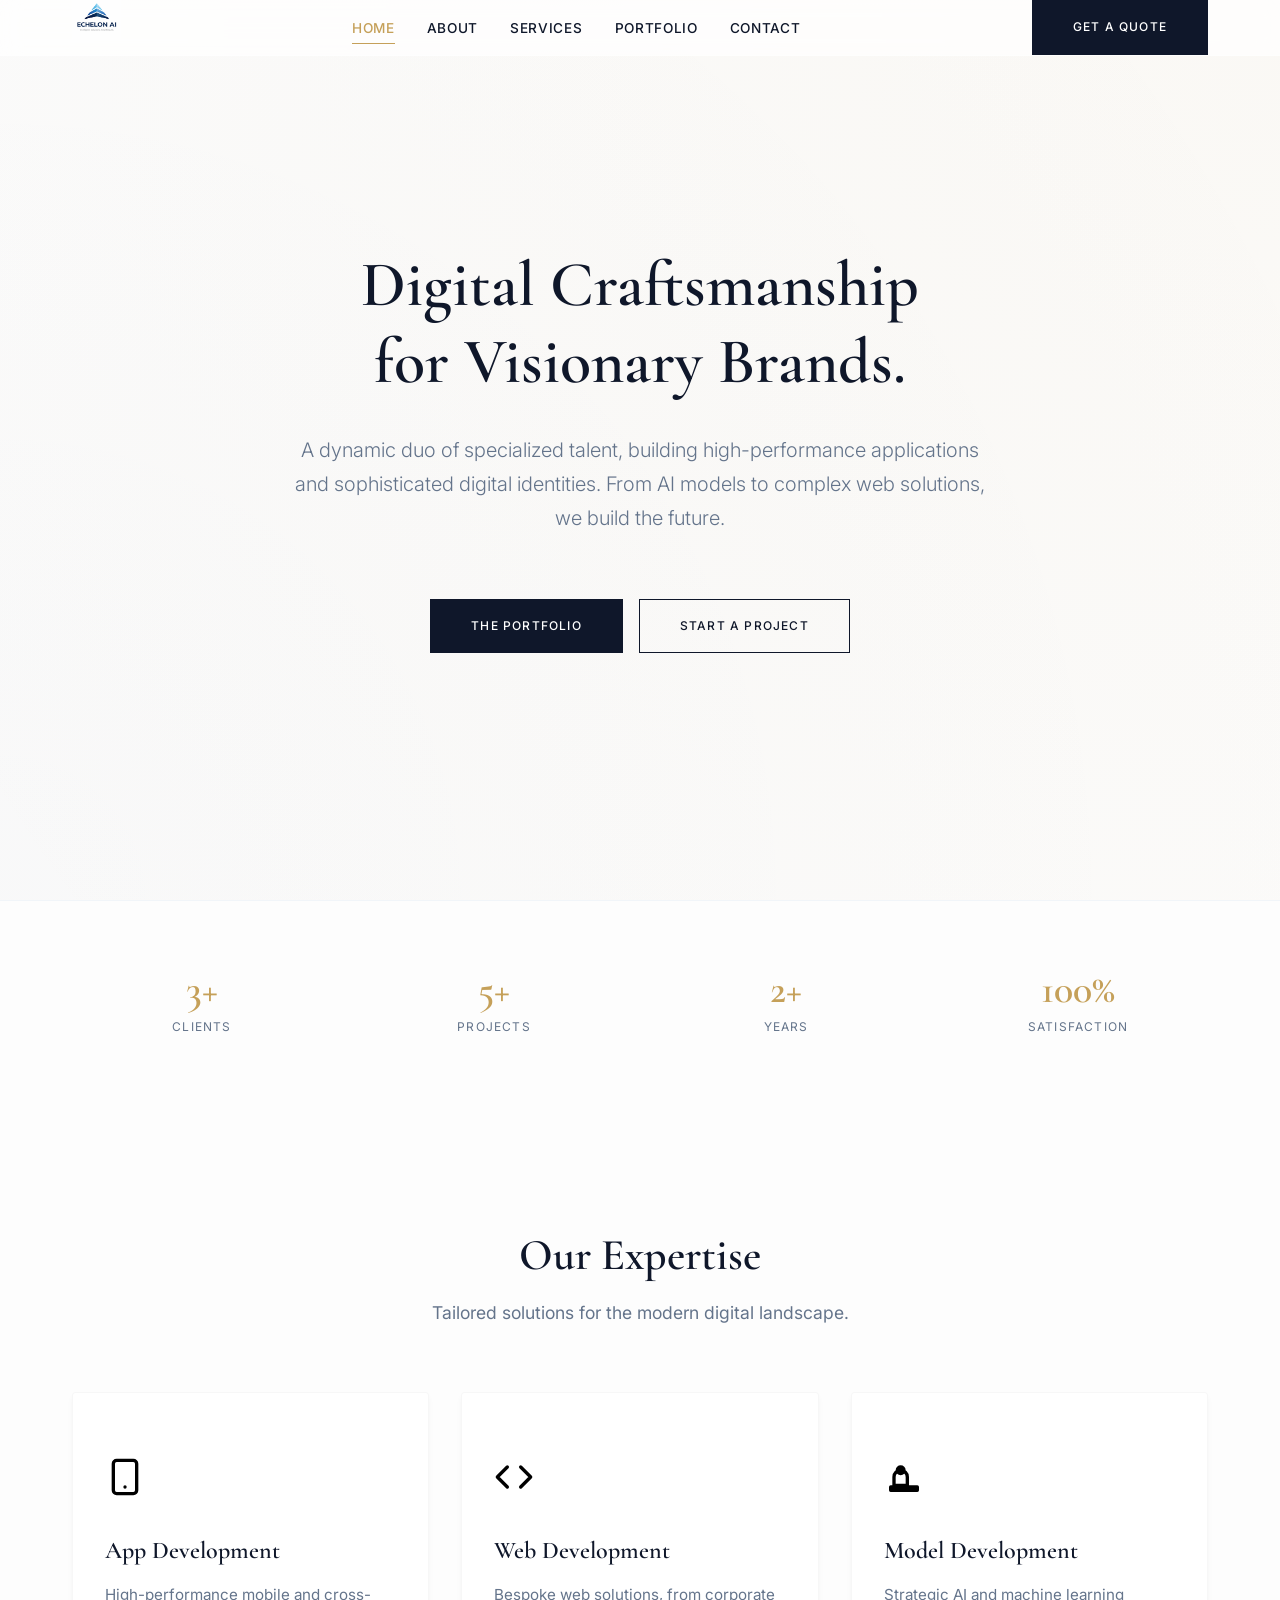
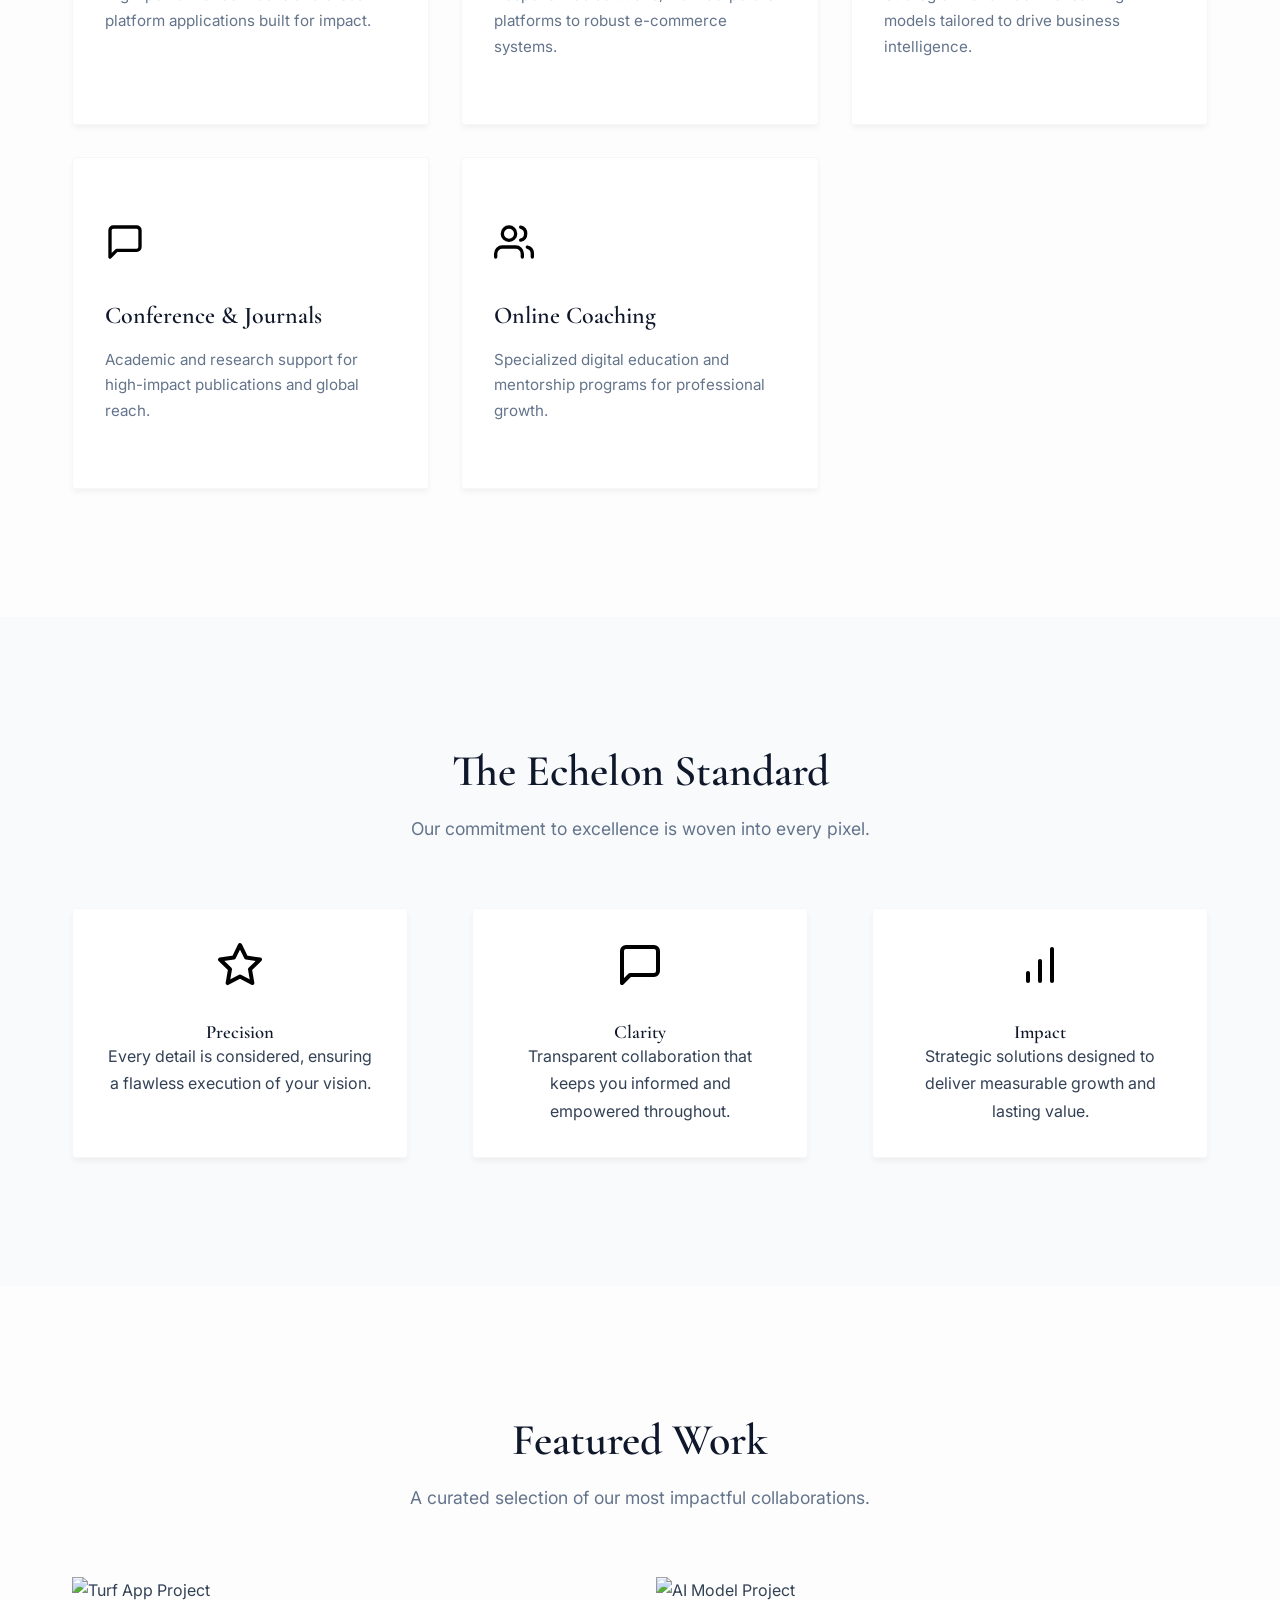
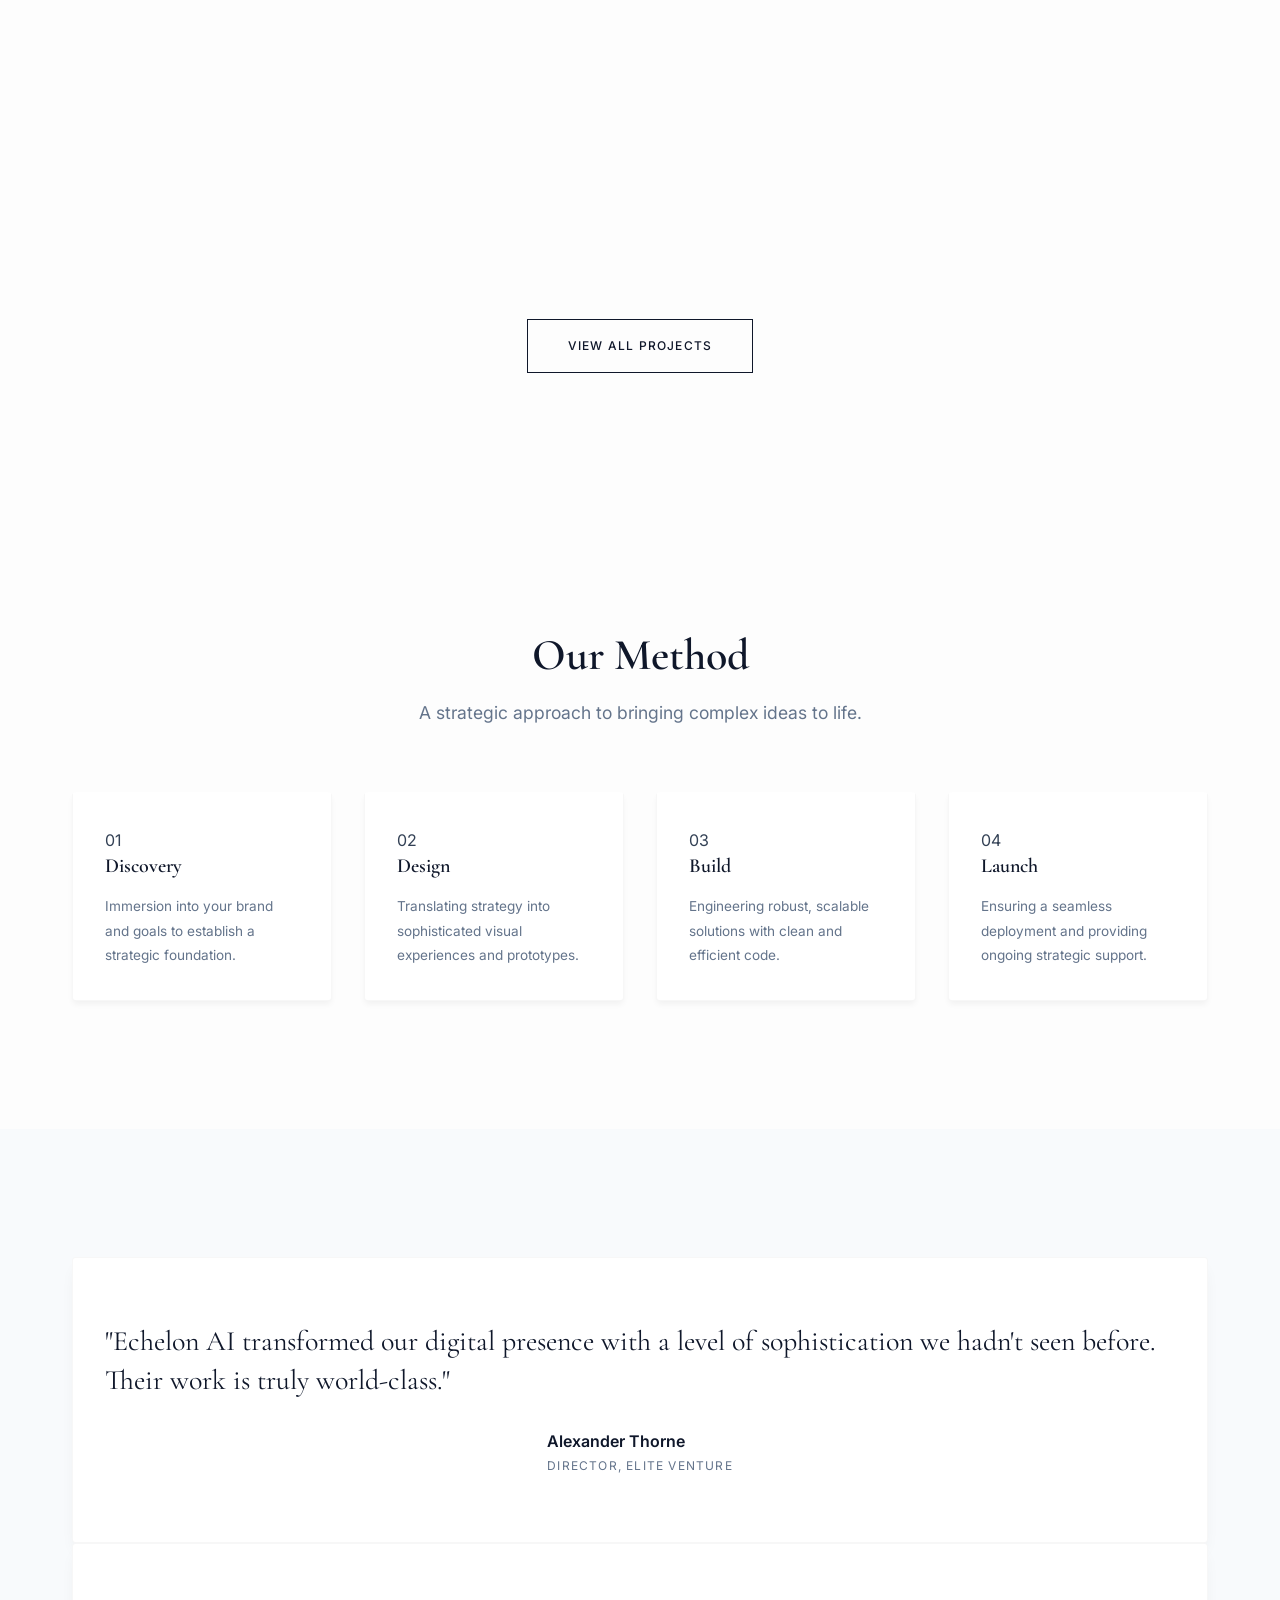
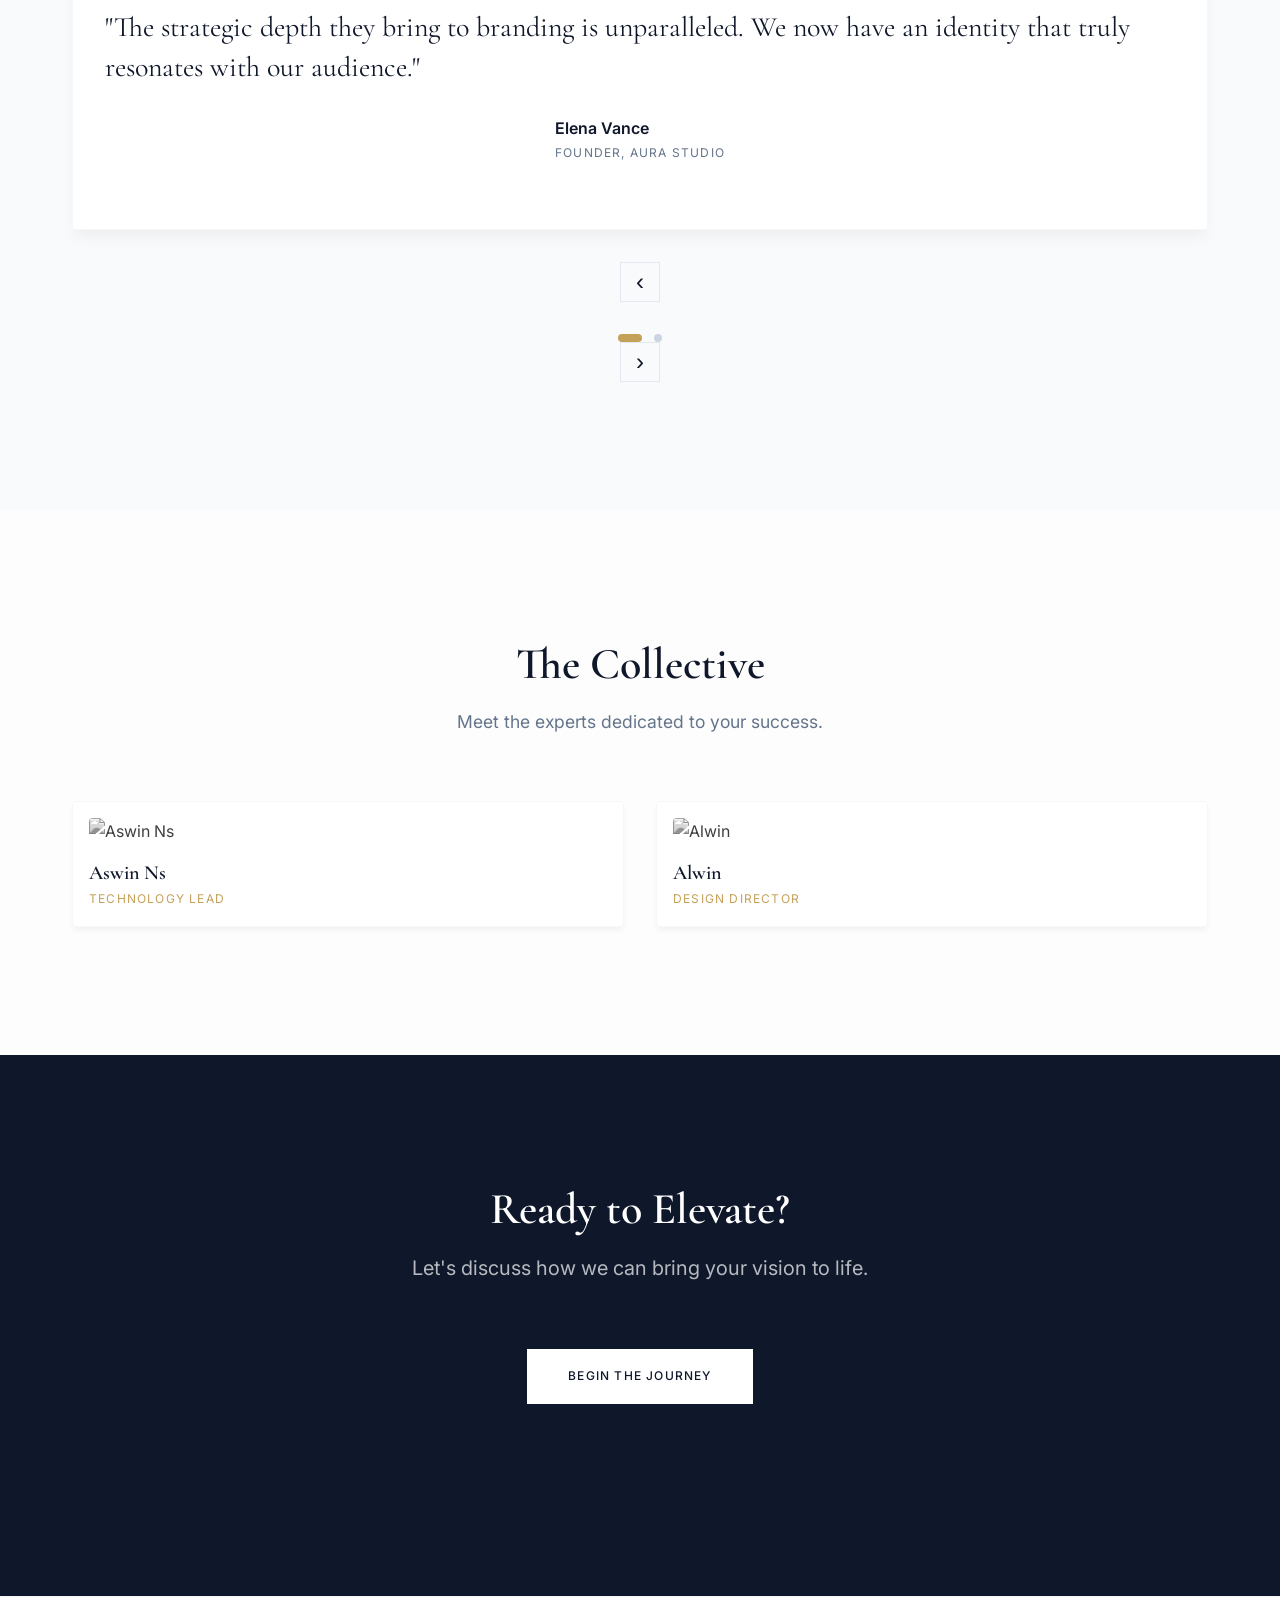
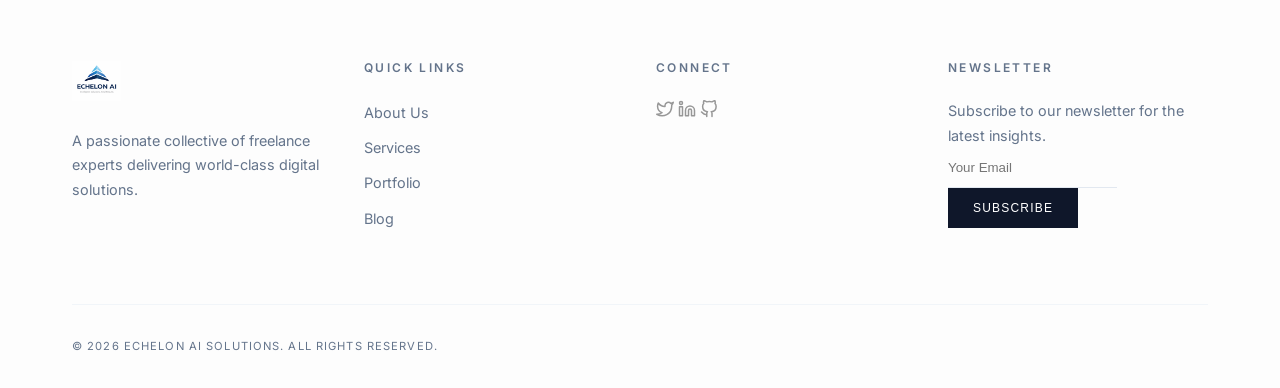
==== commit 98cd68d3: "Add new service cards for conferences and coaching" ====
--- a/freelance-portfolio/index.html
+++ b/freelance-portfolio/index.html
@@ -89,6 +89,16 @@
                         <h3>Model Development</h3>
                         <p>Strategic AI and machine learning models tailored to drive business intelligence.</p>
                     </div>
+                    <div class="service-card">
+                        <img src="assets/icons/communication.svg" alt="Conference Icon" class="service-icon" loading="lazy">
+                        <h3>Conference & Journals</h3>
+                        <p>Academic and research support for high-impact publications and global reach.</p>
+                    </div>
+                    <div class="service-card">
+                        <img src="assets/icons/collaboration.svg" alt="Coaching Icon" class="service-icon" loading="lazy">
+                        <h3>Online Coaching</h3>
+                        <p>Specialized digital education and mentorship programs for professional growth.</p>
+                    </div>
                 </div>
             </div>
         </section>
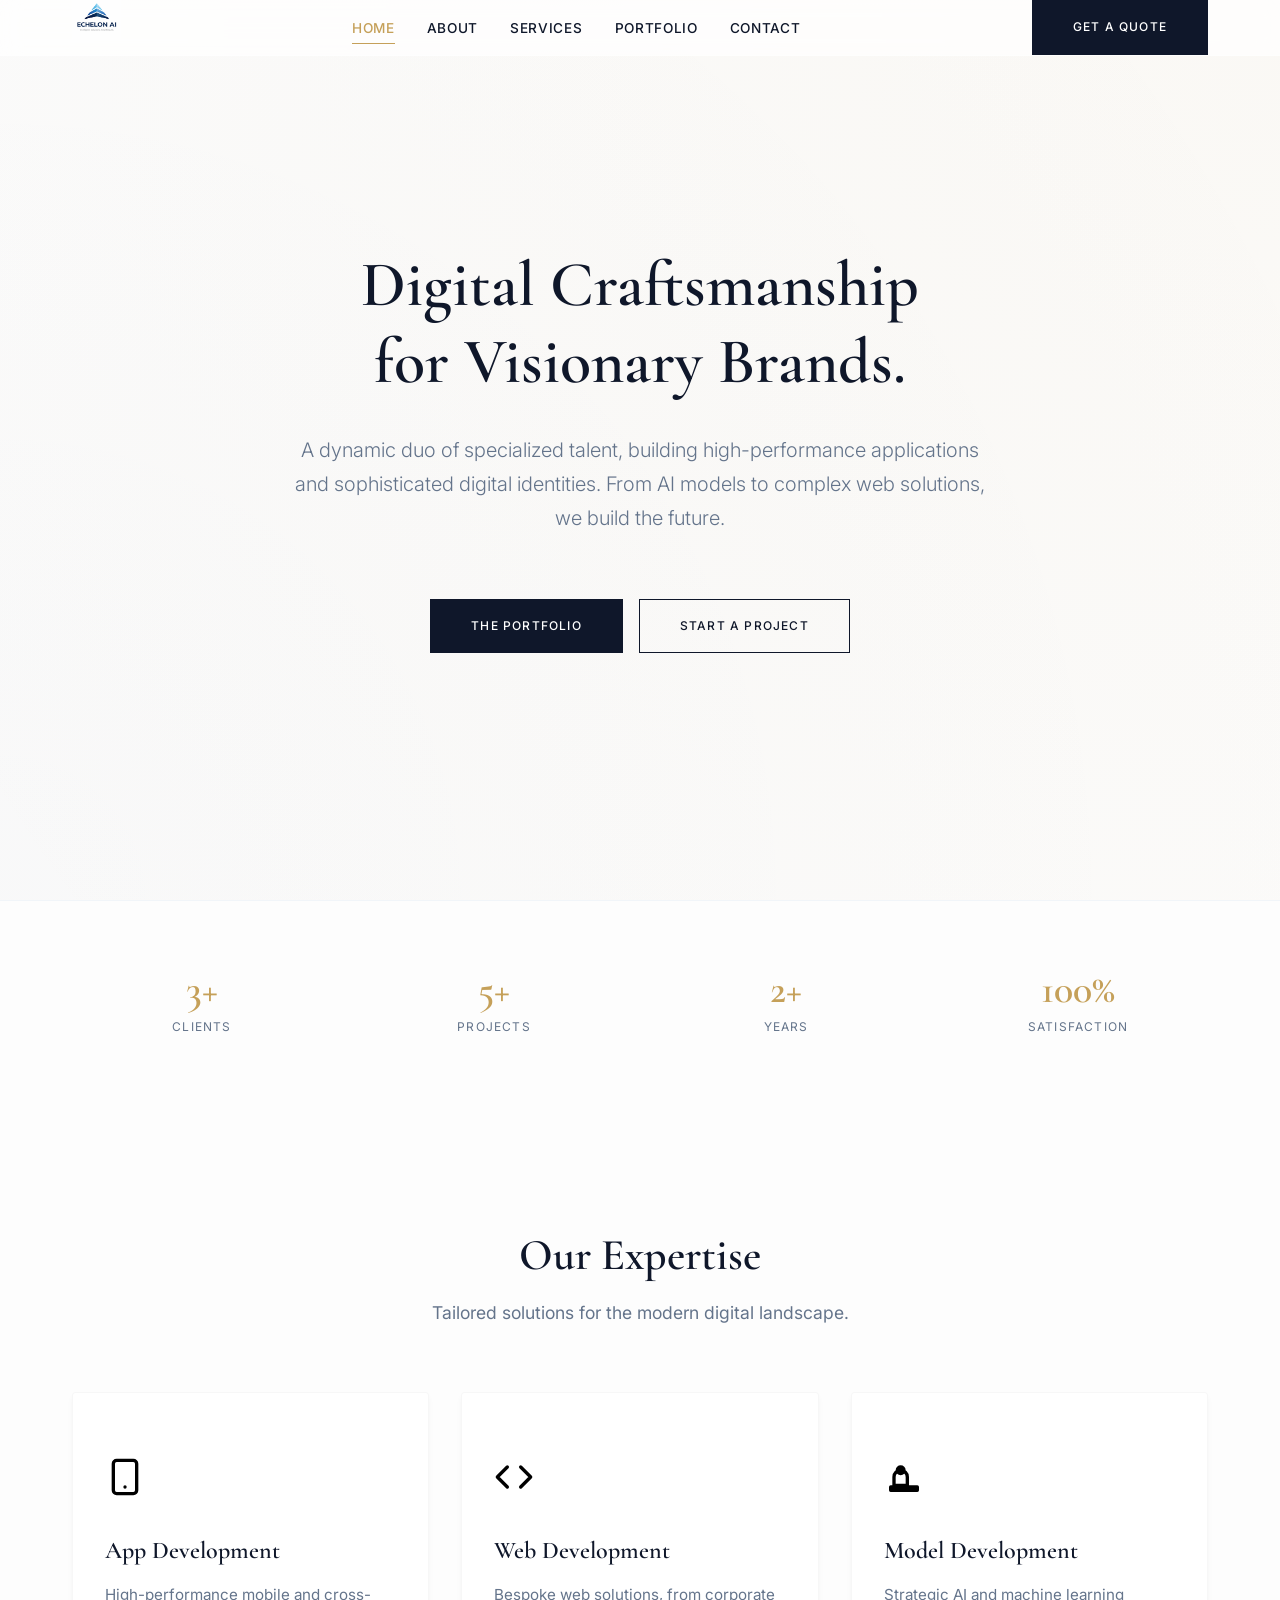
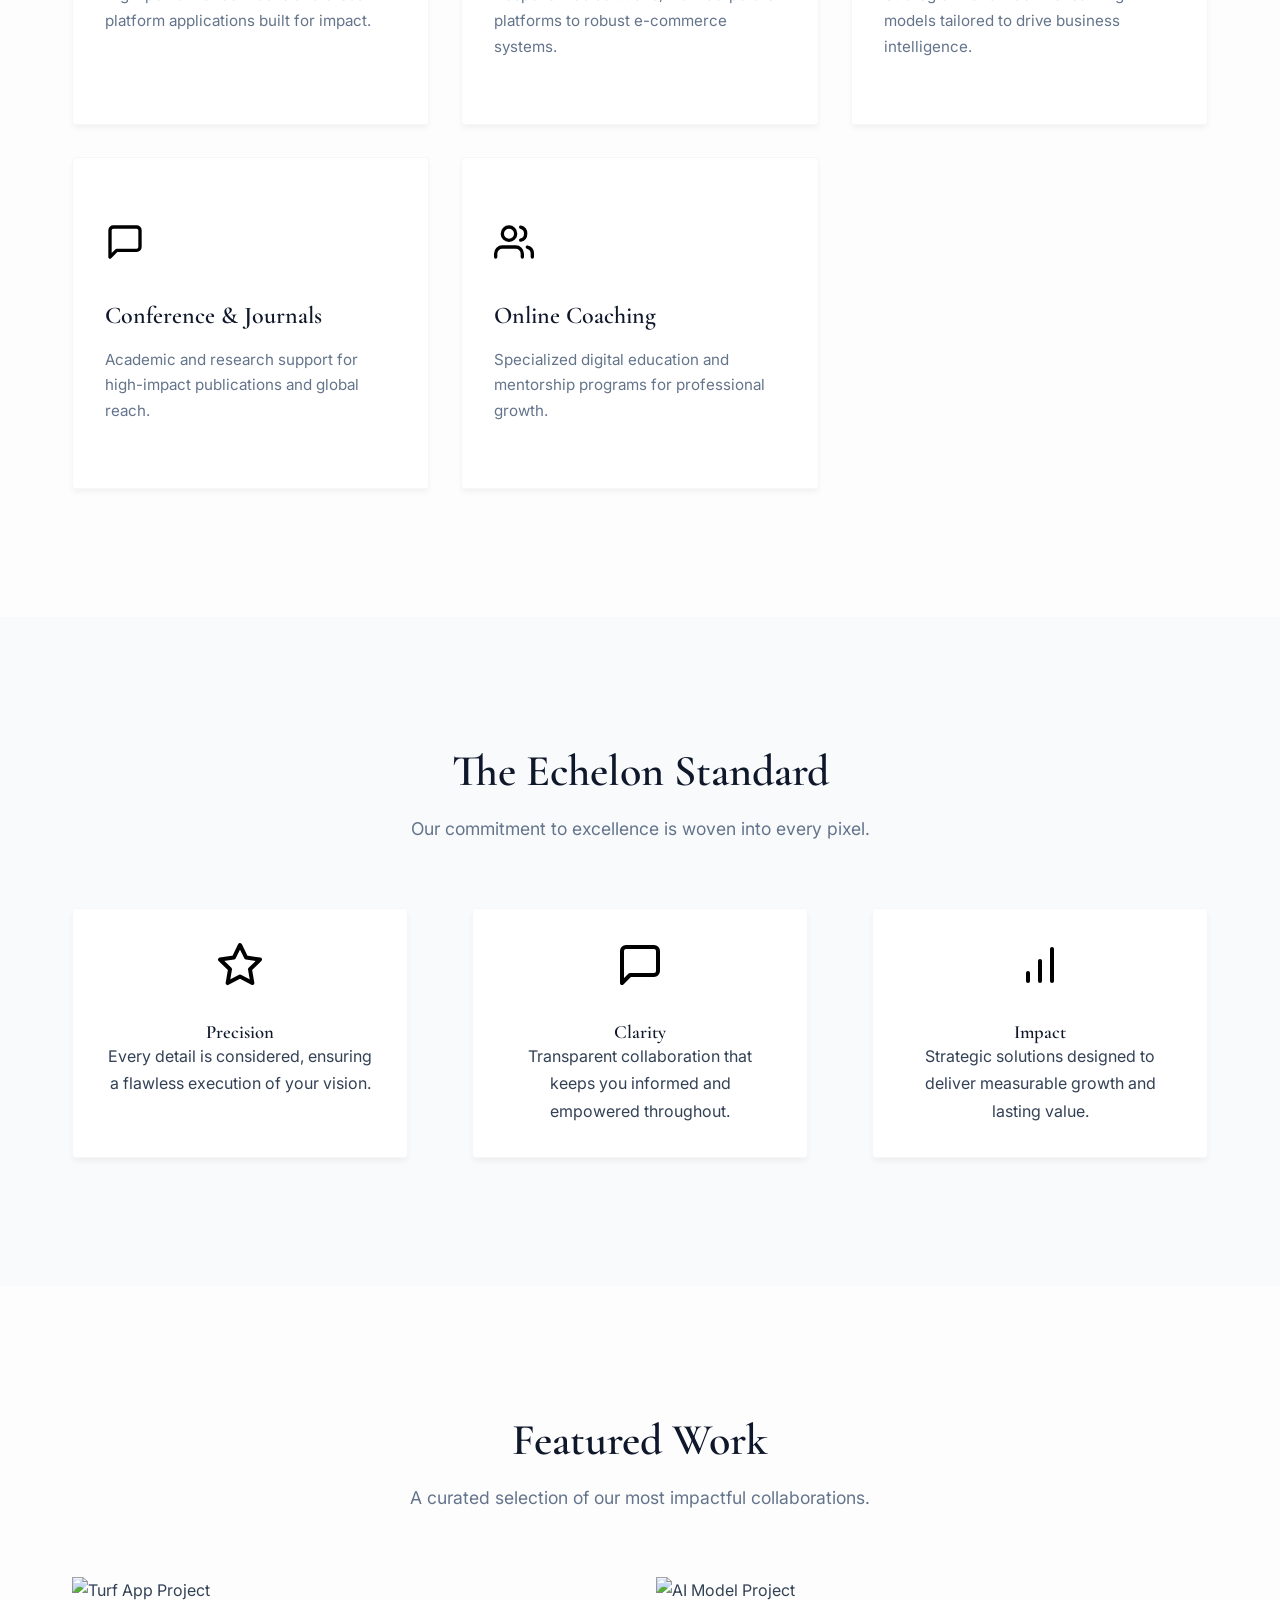
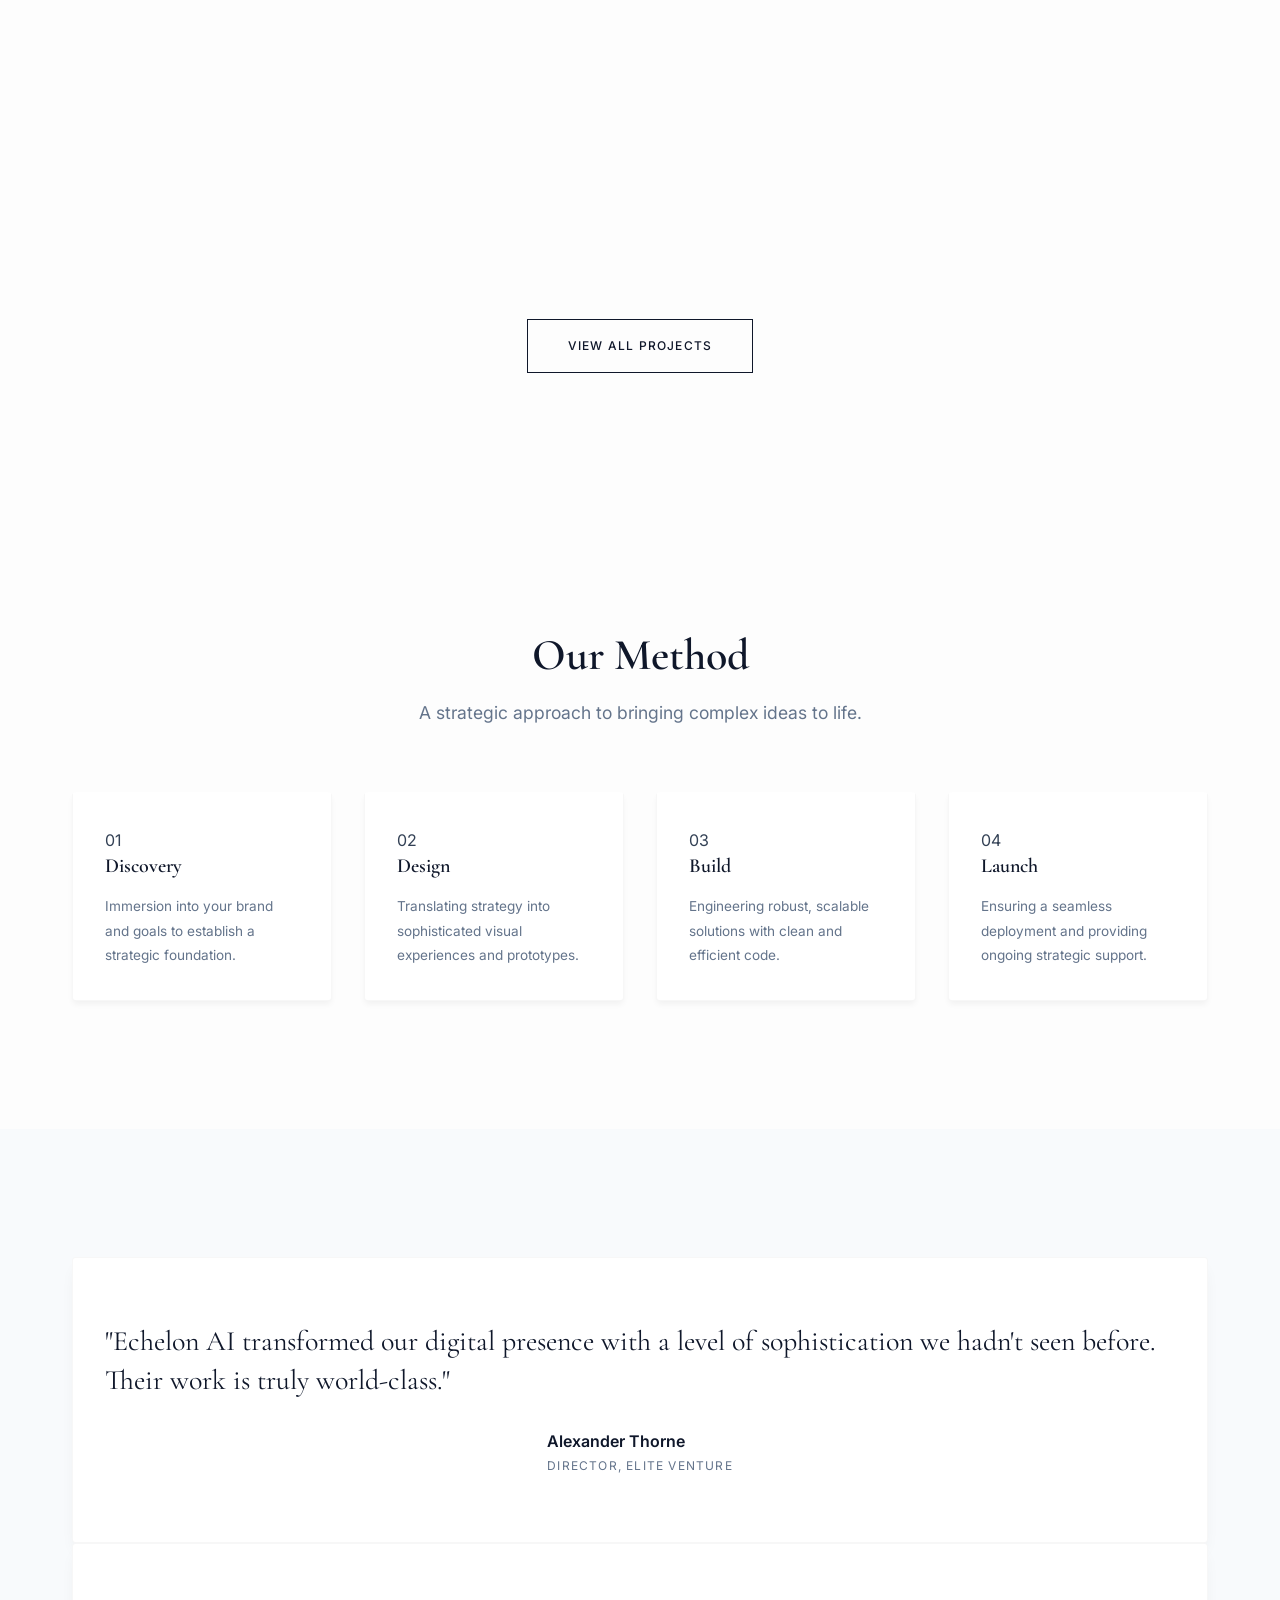
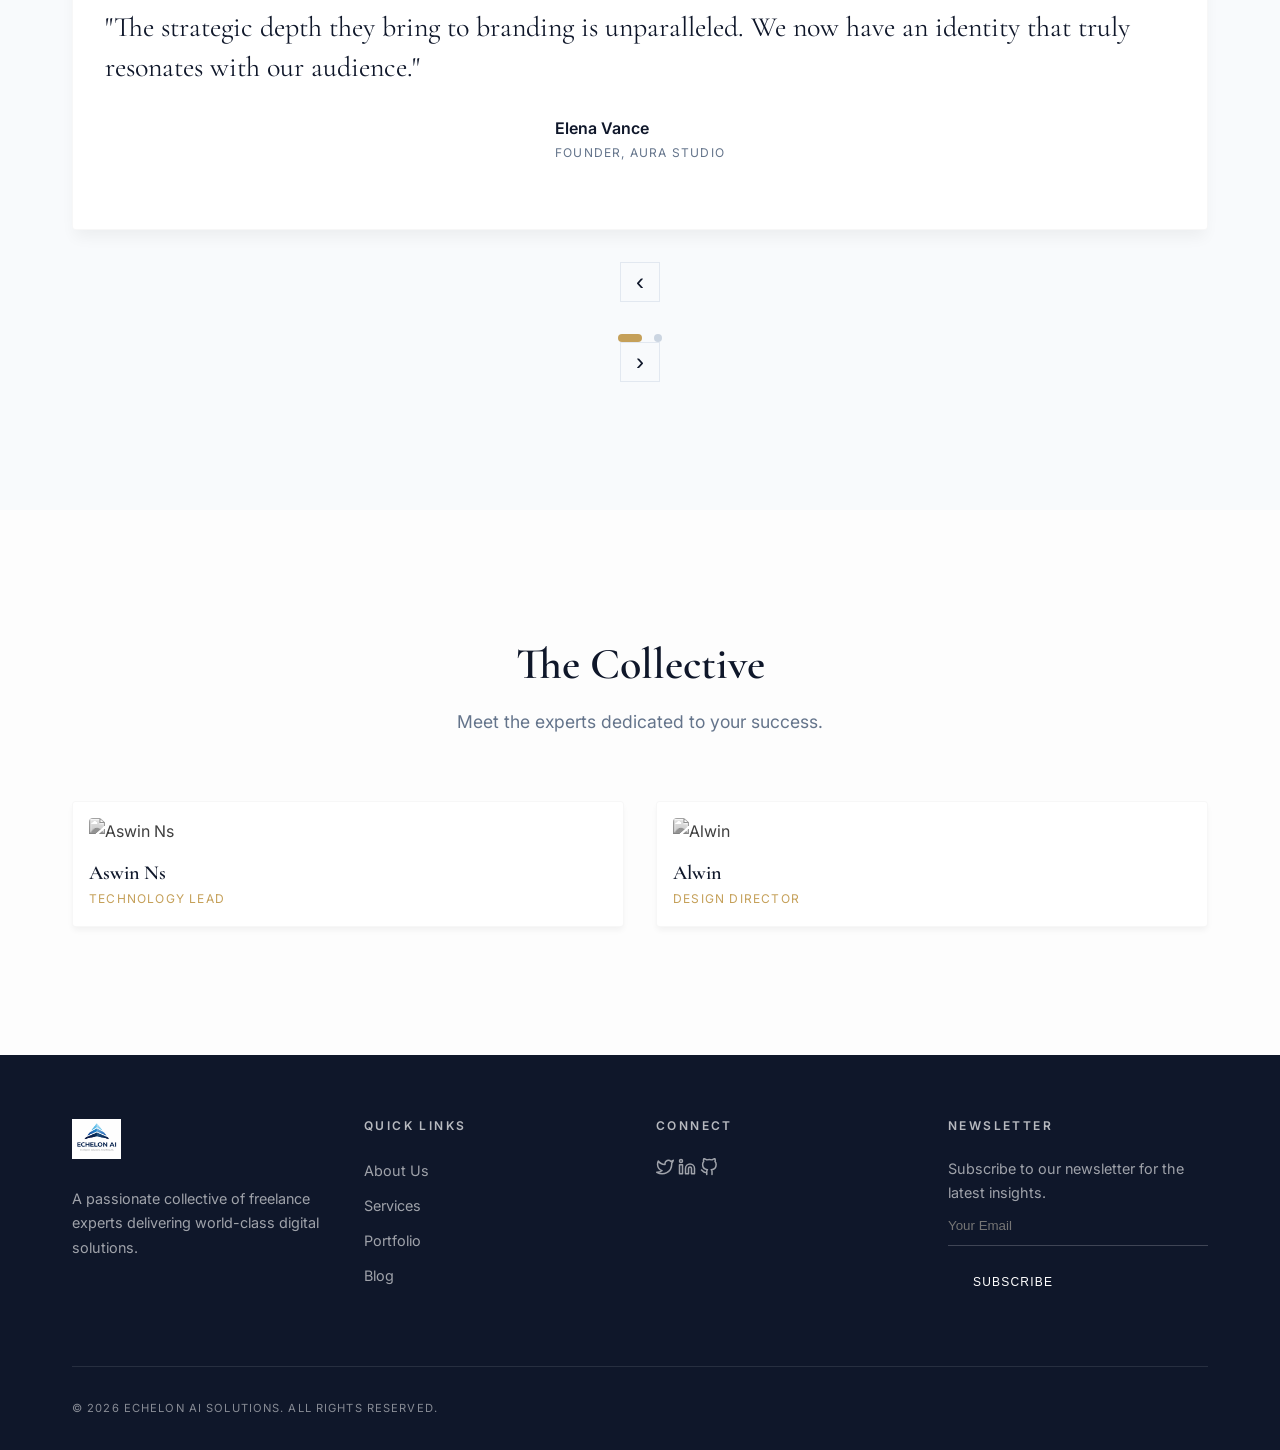
==== commit 842ca72c: "Remove CTA banner section from index.html Removed the call-to-action banner section from the portfol" ====
--- a/freelance-portfolio/index.html
+++ b/freelance-portfolio/index.html
@@ -240,18 +240,6 @@
                 </div>
             </div>
         </section>
-
-        <section class="cta-banner reveal">
-            <div class="container">
-                <div class="section-title">
-                    <h2>Ready to Elevate?</h2>
-                    <p>Let's discuss how we can bring your vision to life.</p>
-                    <a href="contact.html" class="btn btn-primary">Begin the Journey</a>
-                </div>
-            </div>
-        </section>
-    </main>
-
     <footer class="footer">
         <div class="container">
             <div class="footer-grid">
--- a/freelance-portfolio/css/style.css
+++ b/freelance-portfolio/css/style.css
@@ -669,9 +669,10 @@
 
 /* === FOOTER === */
 .footer {
-    background-color: var(--bg-light);
-    border-top: 1px solid #f1f5f9;
+    background-color: var(--primary-color);
+    border-top: none;
     padding: var(--spacing-lg) 0 0;
+    color: var(--white-color);
 }
 
 .footer-grid {
@@ -683,7 +684,7 @@
 .footer-col h3 {
     font-size: 2.5rem;
     margin-bottom: 1.5rem;
-    color: var(--primary-color);
+    color: var(--white-color);
 }
 
 .footer-col h4 {
@@ -692,12 +693,12 @@
     text-transform: uppercase;
     letter-spacing: 0.2em;
     margin-bottom: 1.5rem;
-    color: var(--text-muted);
+    color: rgba(255, 255, 255, 0.7);
 }
 
 .footer-col p {
     font-size: 0.9rem;
-    color: var(--text-muted);
+    color: rgba(255, 255, 255, 0.6);
 }
 
 .footer-col ul li {
@@ -705,8 +706,9 @@
 }
 
 .footer-col a {
-    color: var(--text-muted);
+    color: rgba(255, 255, 255, 0.6);
     font-size: 0.9rem;
+    transition: color 0.3s ease;
 }
 
 .footer-col a:hover {
@@ -721,35 +723,38 @@
 .social-icons img {
     width: 18px;
     height: 18px;
-    filter: brightness(0);
-    opacity: 0.4;
+    filter: brightness(0) invert(1);
+    opacity: 0.6;
 }
 
 .newsletter-form input {
     background: transparent;
     border: none;
-    border-bottom: 1px solid #e2e8f0;
+    border-bottom: 1px solid rgba(255, 255, 255, 0.2);
     border-radius: 0;
     padding: 0.75rem 0;
+    color: var(--white-color);
+    width: 100%;
 }
 
 .newsletter-form input:focus {
     outline: none;
-    border-bottom-color: var(--primary-color);
+    border-bottom-color: var(--accent-color);
 }
 
 .newsletter-form .btn {
     padding: 0.75rem 1.5rem;
+    margin-top: 1rem;
 }
 
 .copyright {
     margin-top: var(--spacing-lg);
-    border-top: 1px solid #f1f5f9;
+    border-top: 1px solid rgba(255, 255, 255, 0.1);
     padding: var(--spacing-md) 0;
     font-size: 0.7rem;
     text-transform: uppercase;
     letter-spacing: 0.1em;
-    color: var(--text-muted);
+    color: rgba(255, 255, 255, 0.5);
 }
 
 /* === MOBILE MENU ENHANCEMENTS === */
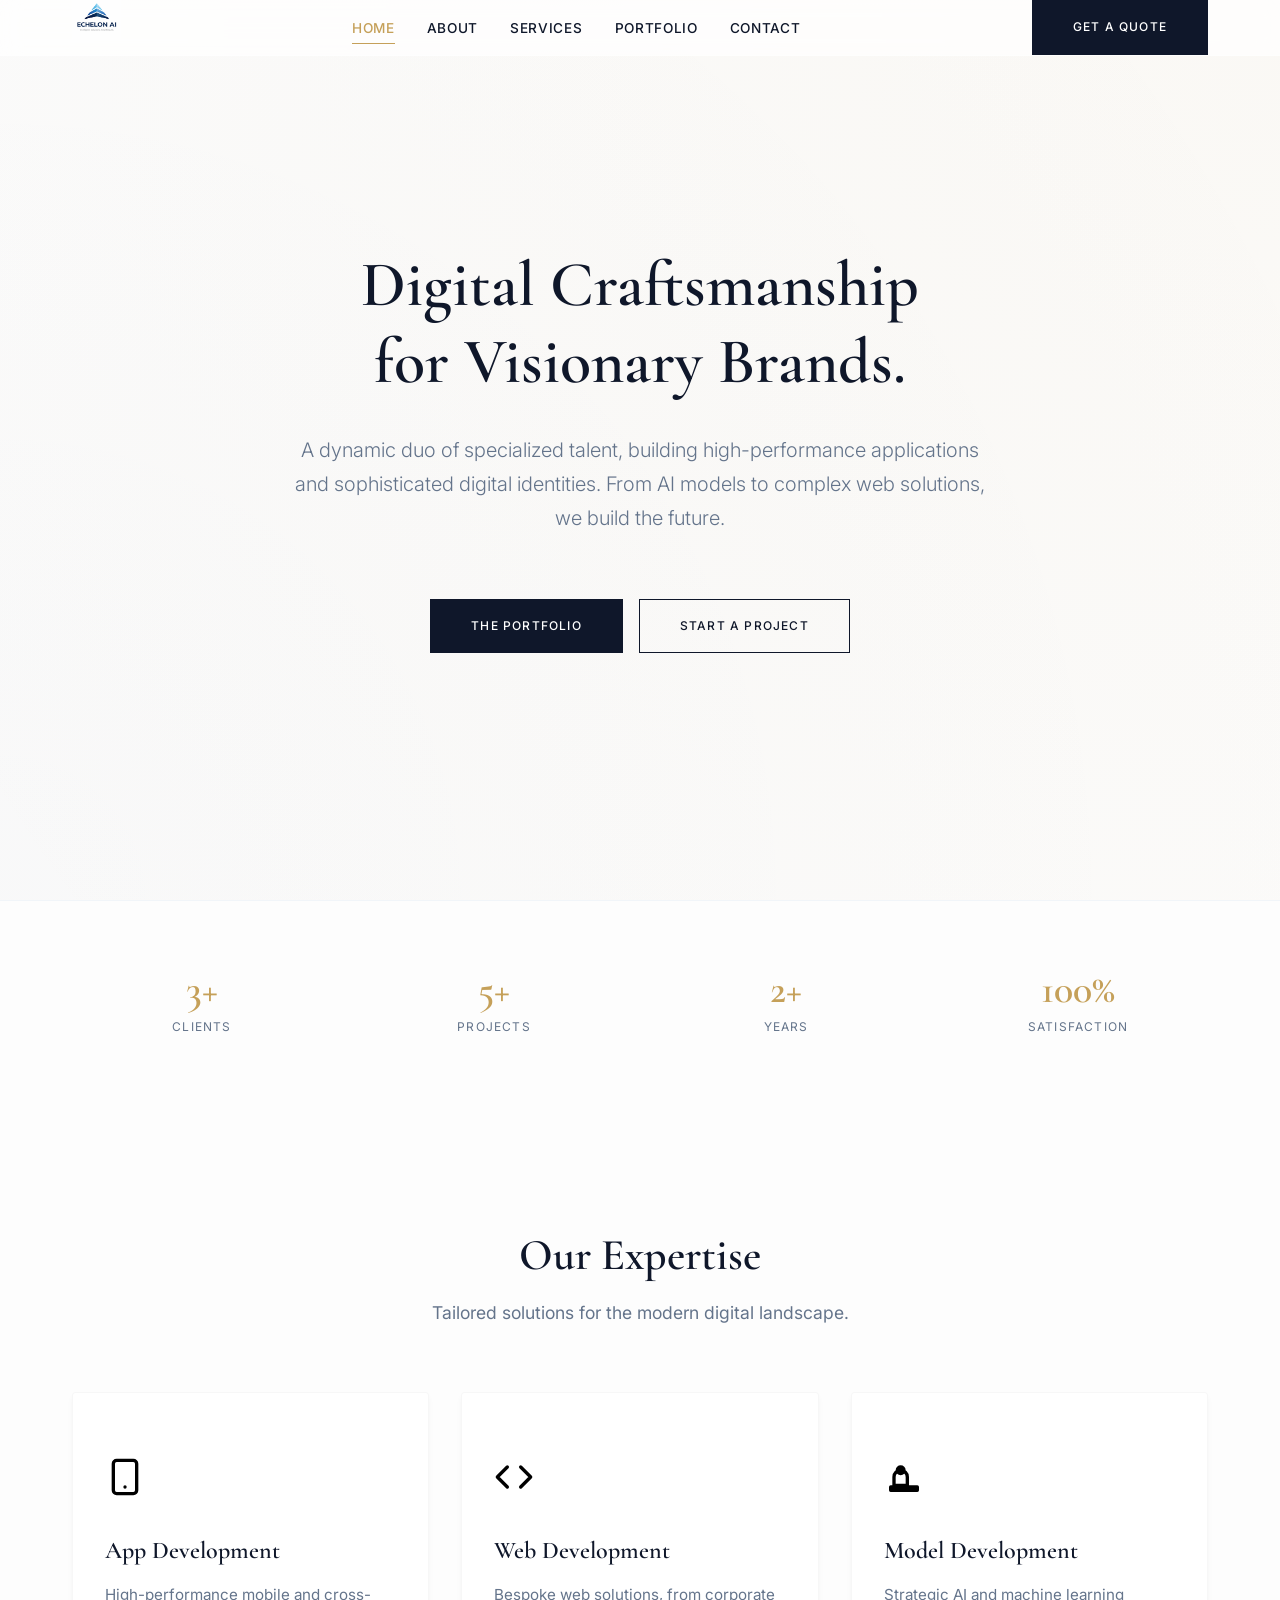
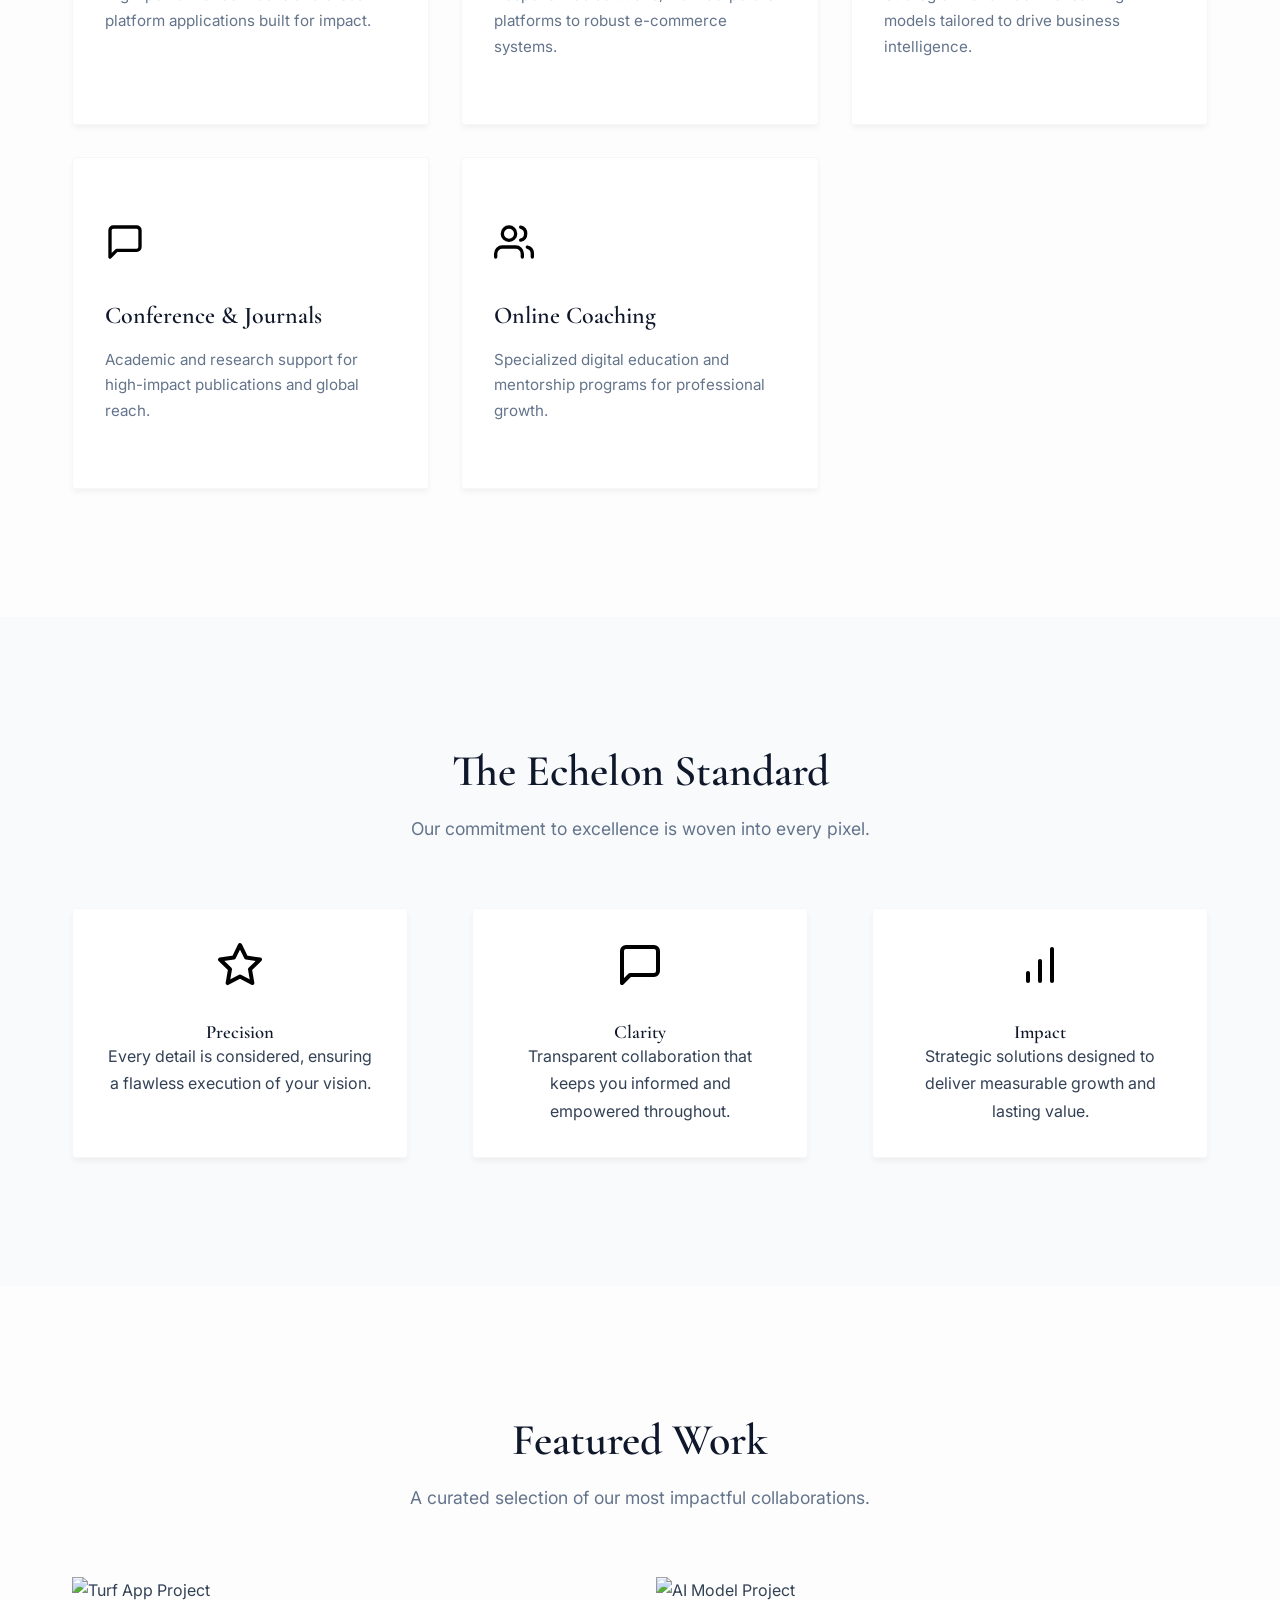
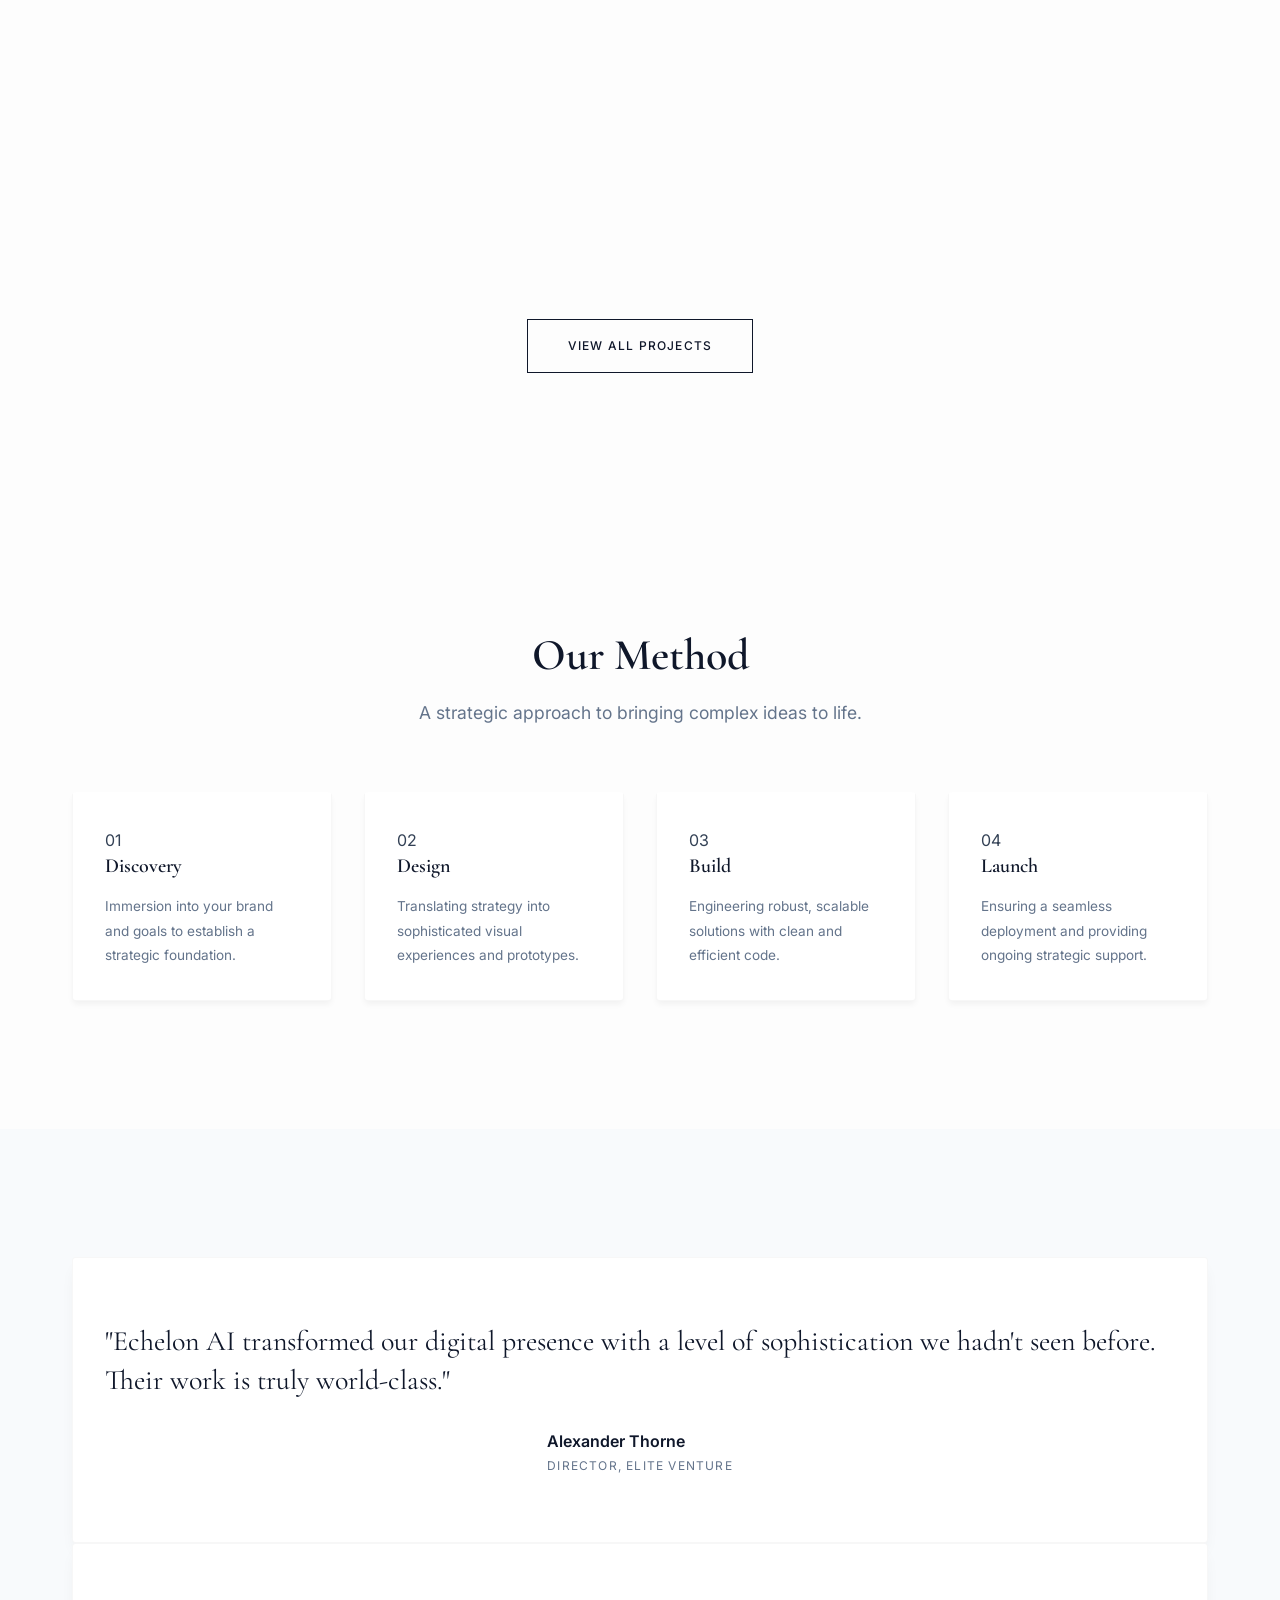
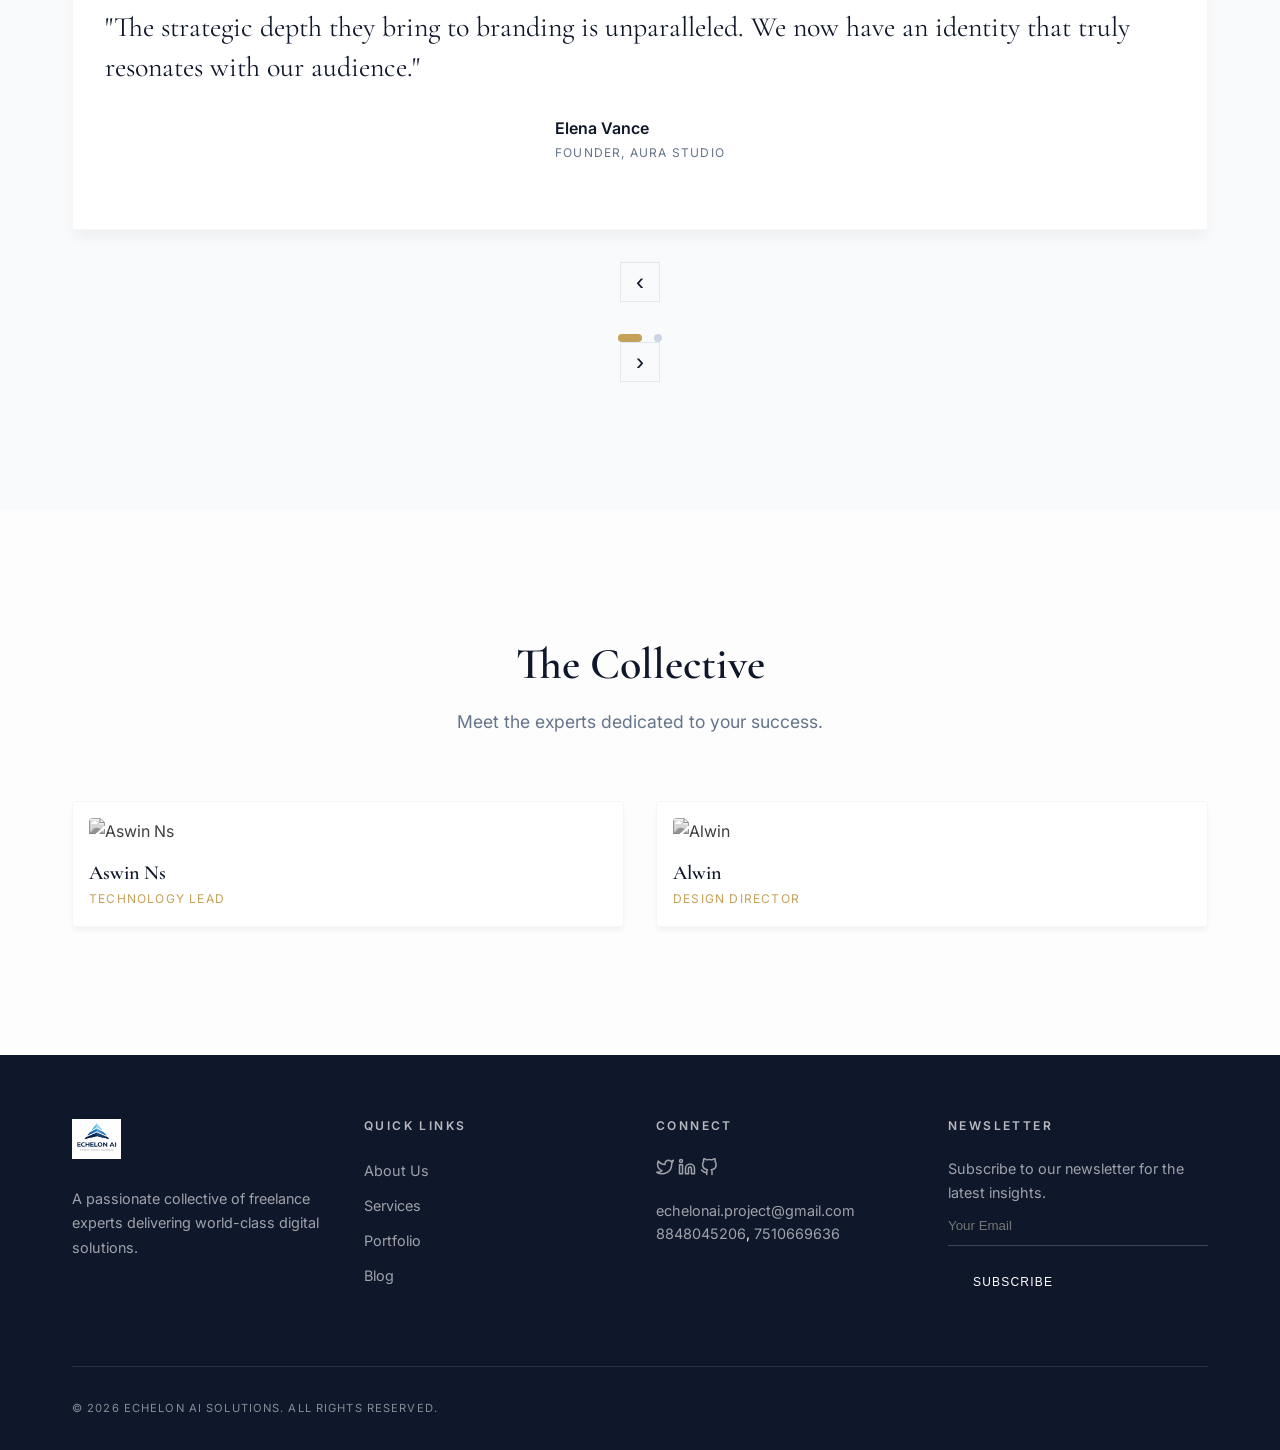
==== commit 04e17eae: "Add contact details section to index.html" ====
--- a/freelance-portfolio/index.html
+++ b/freelance-portfolio/index.html
@@ -263,6 +263,10 @@
                         <a href="#" aria-label="LinkedIn"><img src="assets/icons/linkedin.svg" alt="LinkedIn" loading="lazy"></a>
                         <a href="#" aria-label="GitHub"><img src="assets/icons/github.svg" alt="GitHub" loading="lazy"></a>
                     </div>
+                    <div class="contact-details" style="margin-top: 15px; font-size: 0.9rem; line-height: 1.6;">
+                        <a href="mailto:echelonai.project@gmail.com">echelonai.project@gmail.com</a><br>
+                        <a href="tel:8848045206">8848045206</a>, <a href="tel:7510669636">7510669636</a>
+                    </div>
                 </div>
                 <div class="footer-col">
                     <h4>Newsletter</h4>
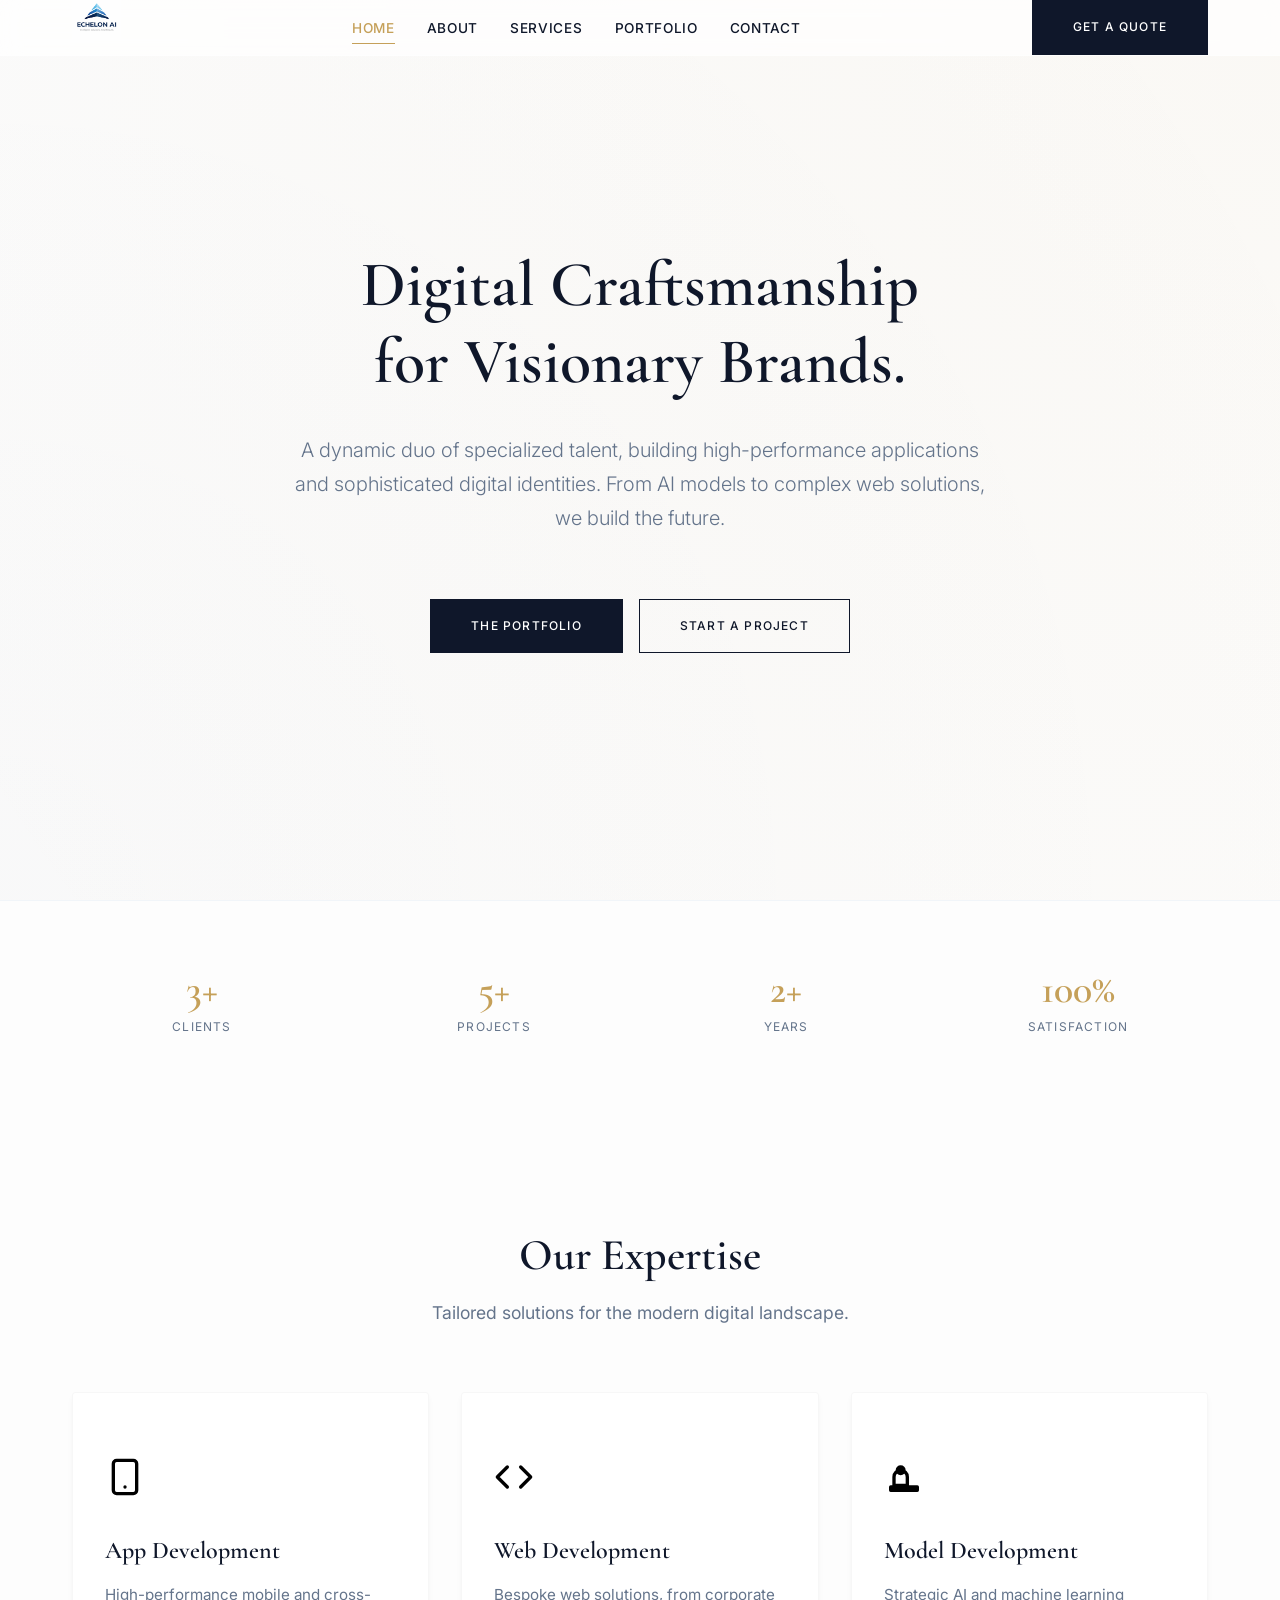
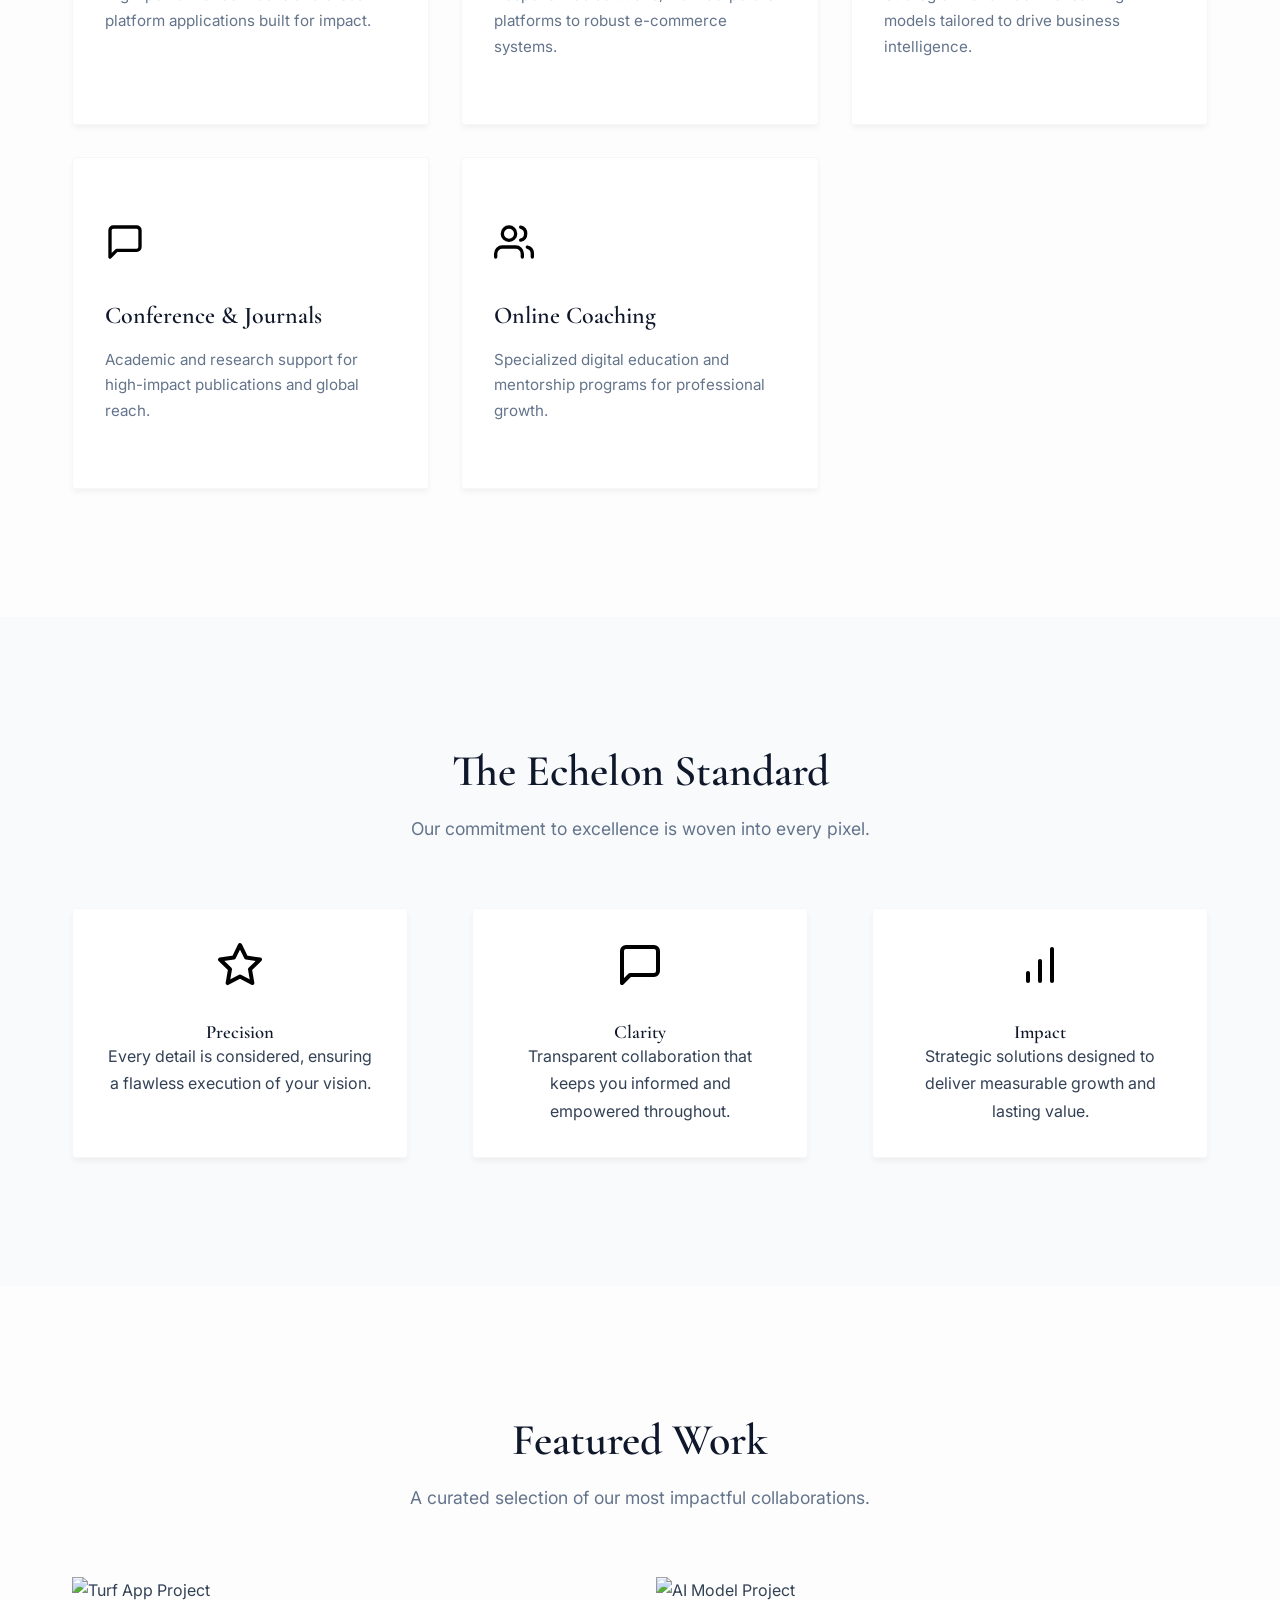
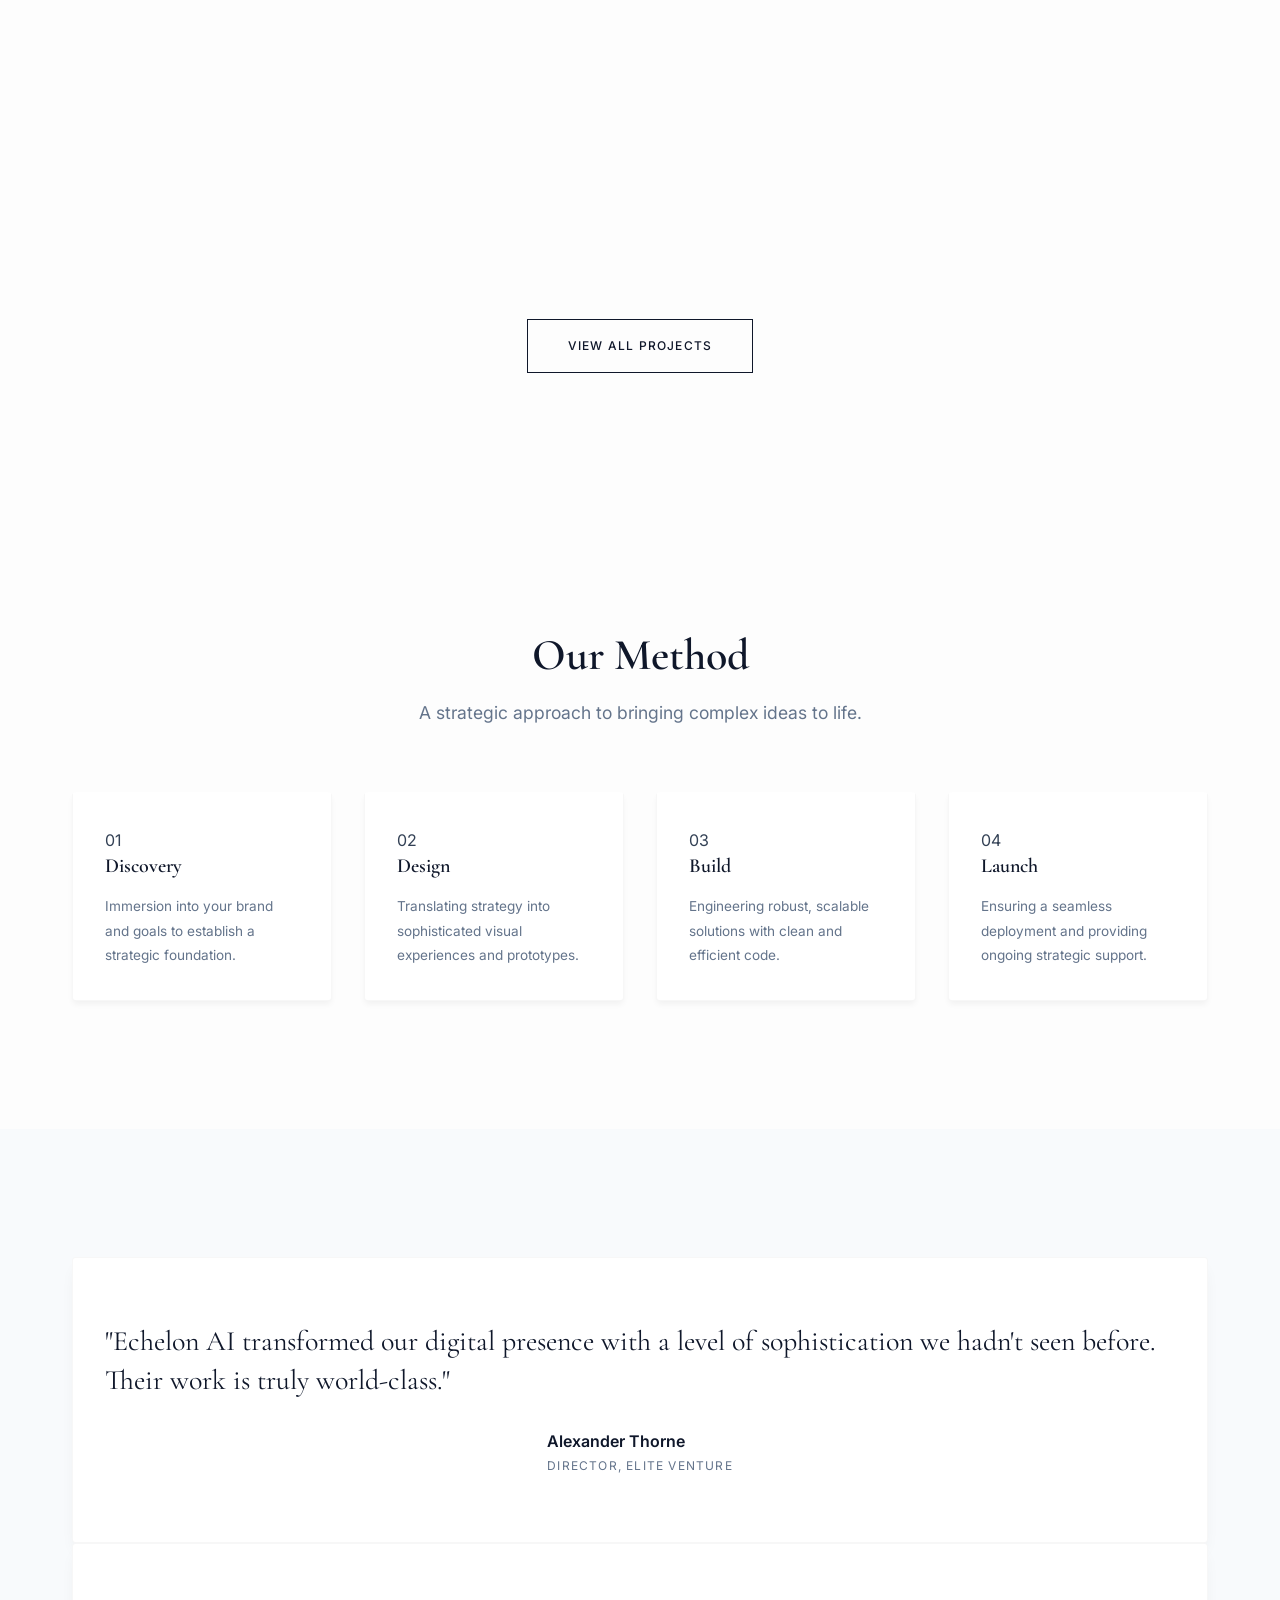
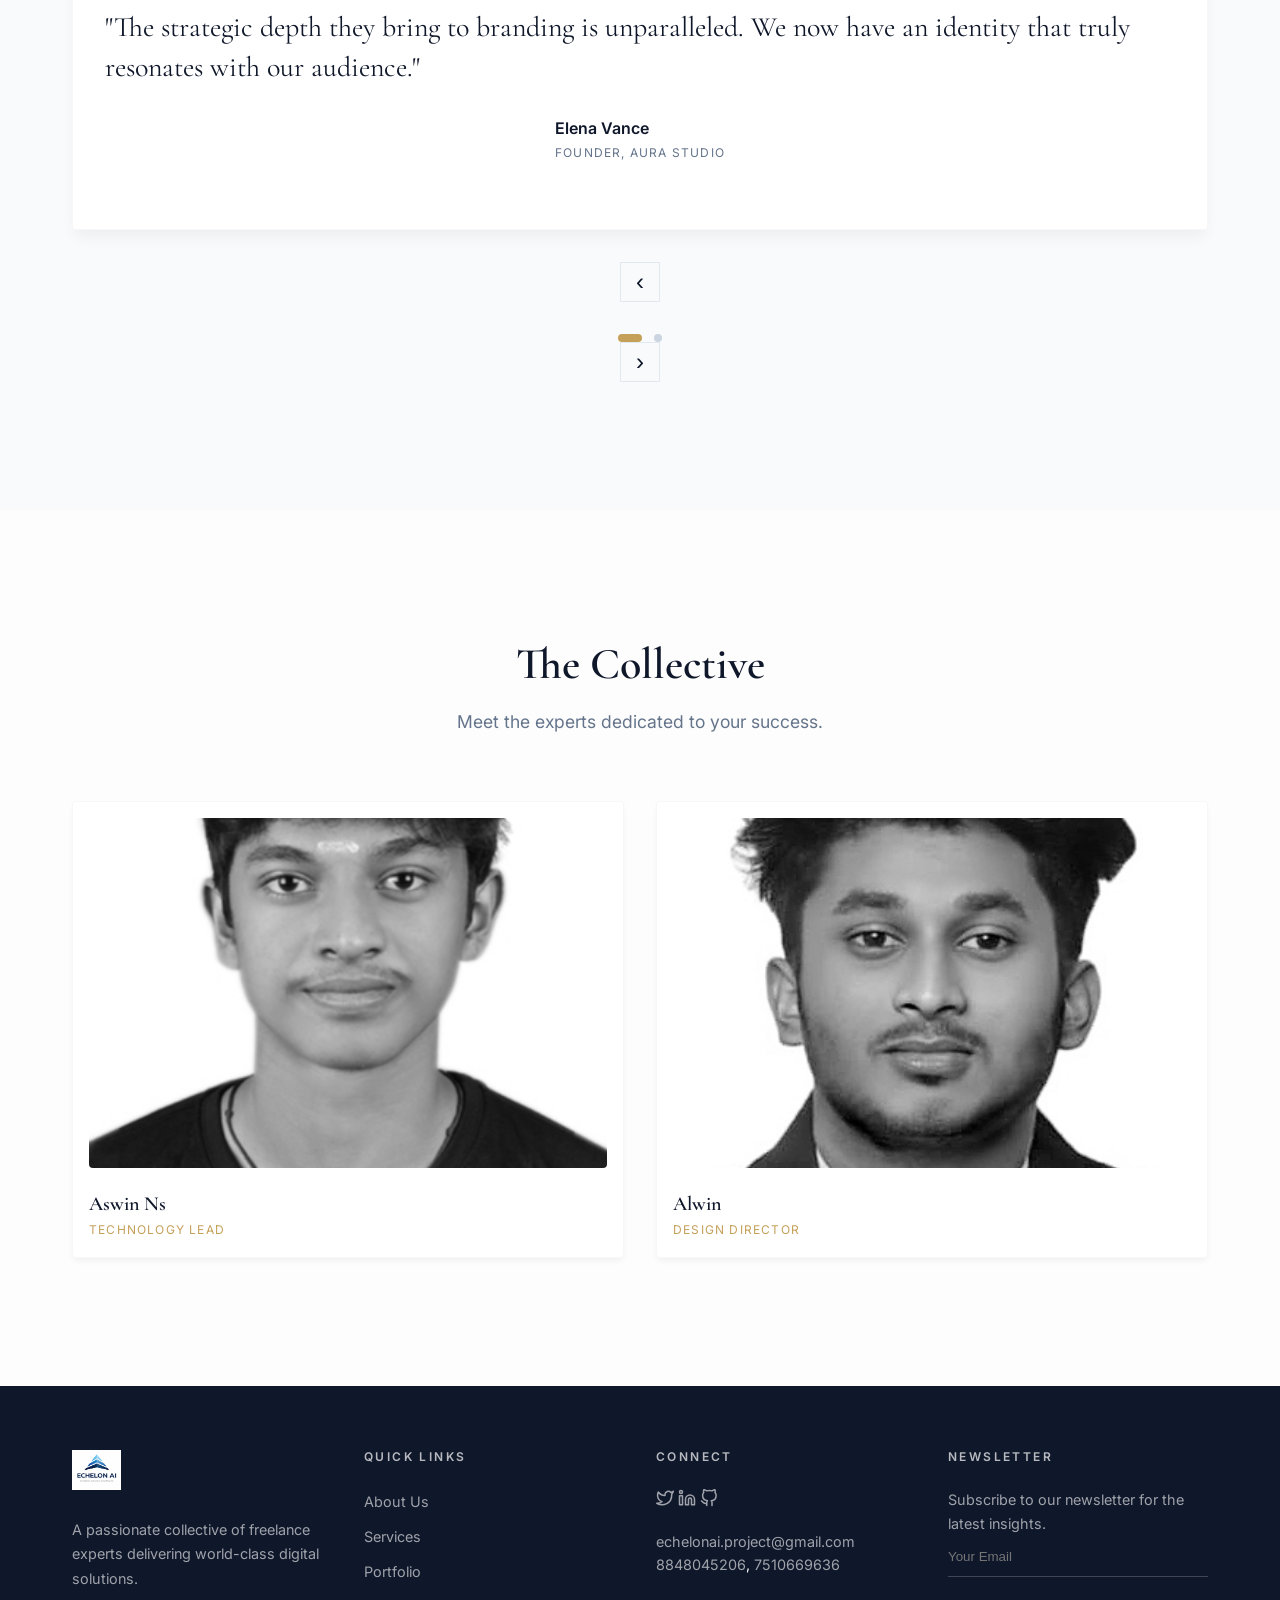
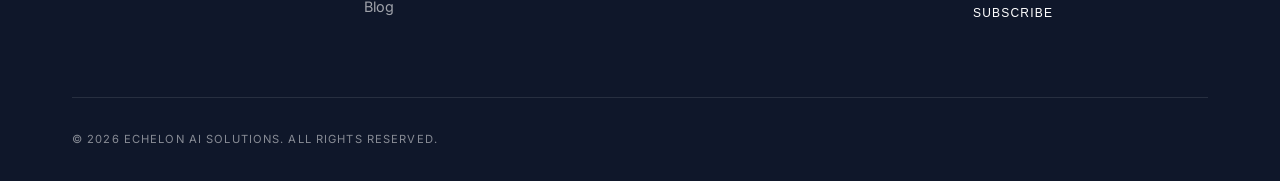
==== commit 36331712: "Replace team member images with local assets" ====
--- a/freelance-portfolio/index.html
+++ b/freelance-portfolio/index.html
@@ -228,12 +228,12 @@
                 </div>
                 <div class="team-grid">
                     <div class="team-member-card">
-                        <img src="https://images.unsplash.com/photo-1507003211169-0a1dd7228f2d?q=80&w=1887&auto=format&fit=crop" alt="Aswin Ns" loading="lazy">
+                        <img src="assets/aswin.jpeg" alt="Aswin Ns" loading="lazy">
                         <h3>Aswin Ns</h3>
                         <p>Technology Lead</p>
                     </div>
                     <div class="team-member-card">
-                        <img src="https://images.unsplash.com/photo-1500648767791-00dcc994a43e?q=80&w=1887&auto=format&fit=crop" alt="Alwin" loading="lazy">
+                        <img src="assets/alwin.jpeg" alt="Alwin" loading="lazy">
                         <h3>Alwin</h3>
                         <p>Design Director</p>
                     </div>
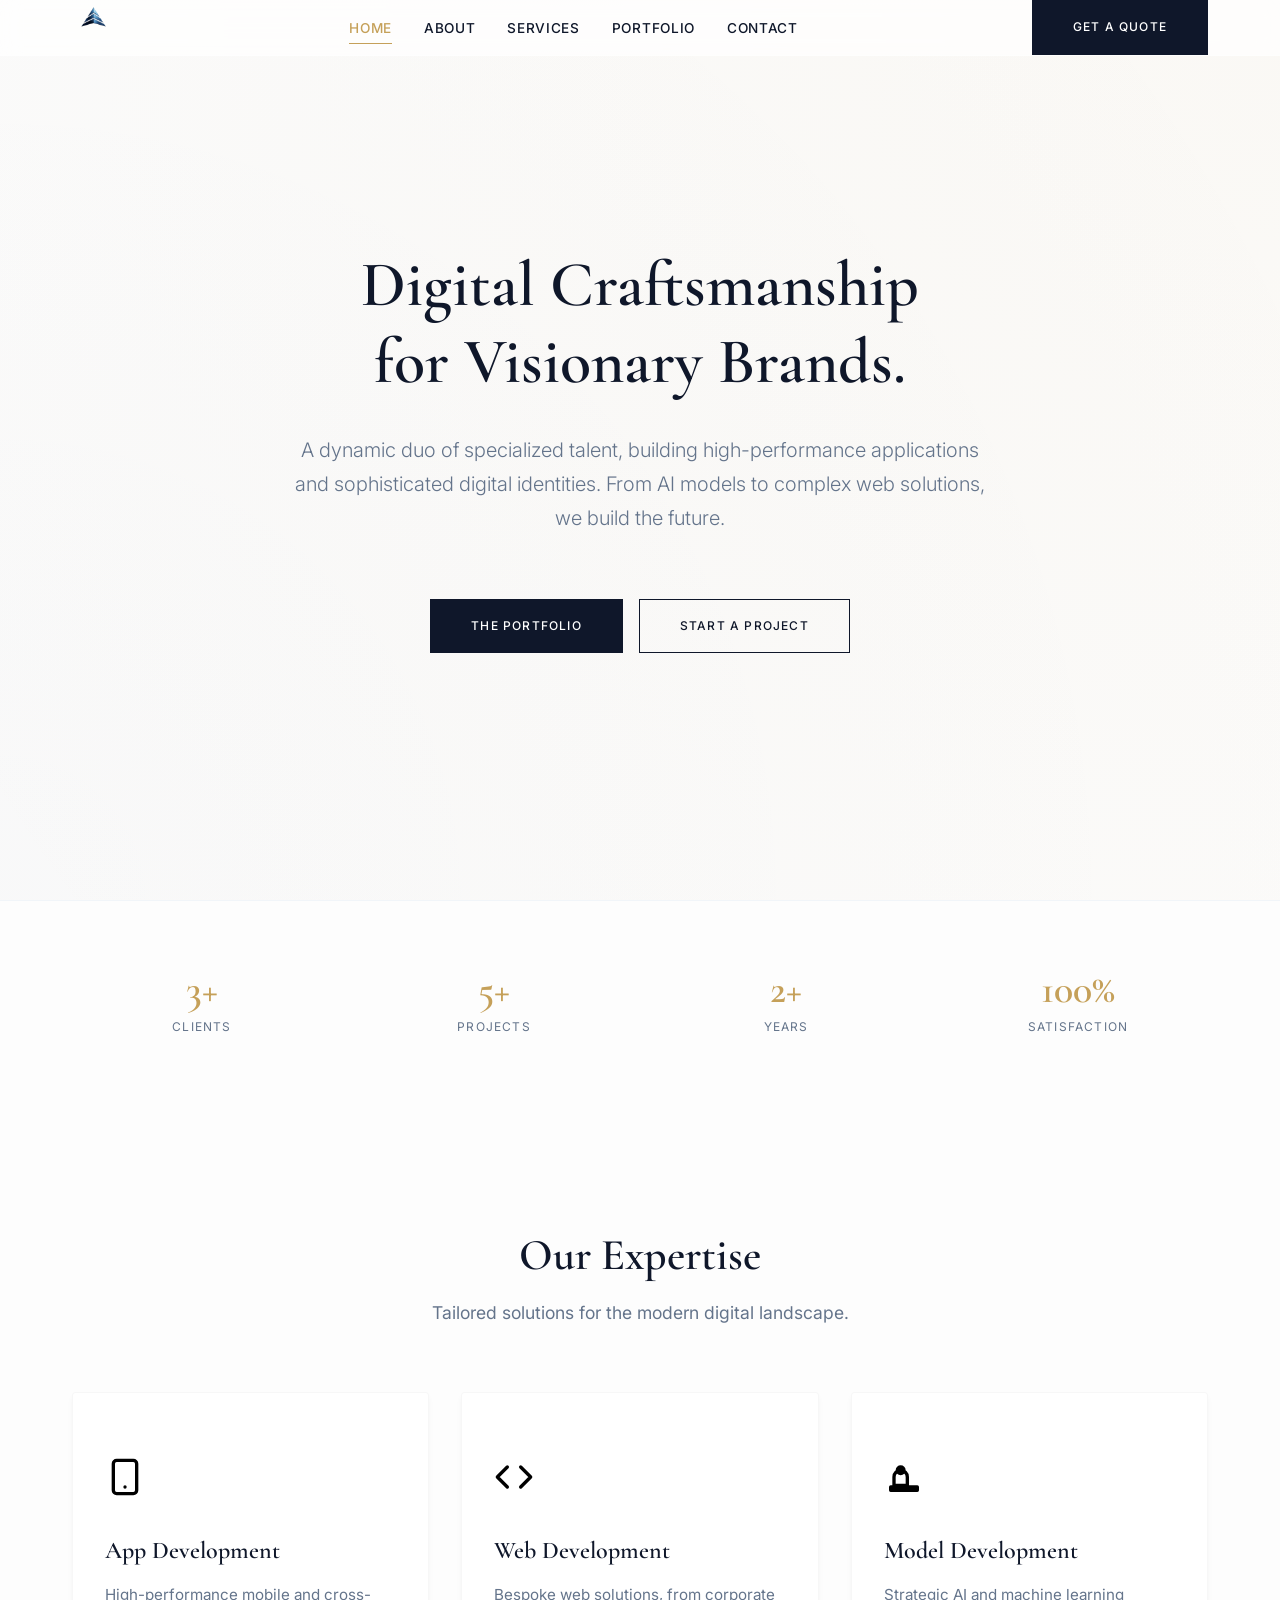
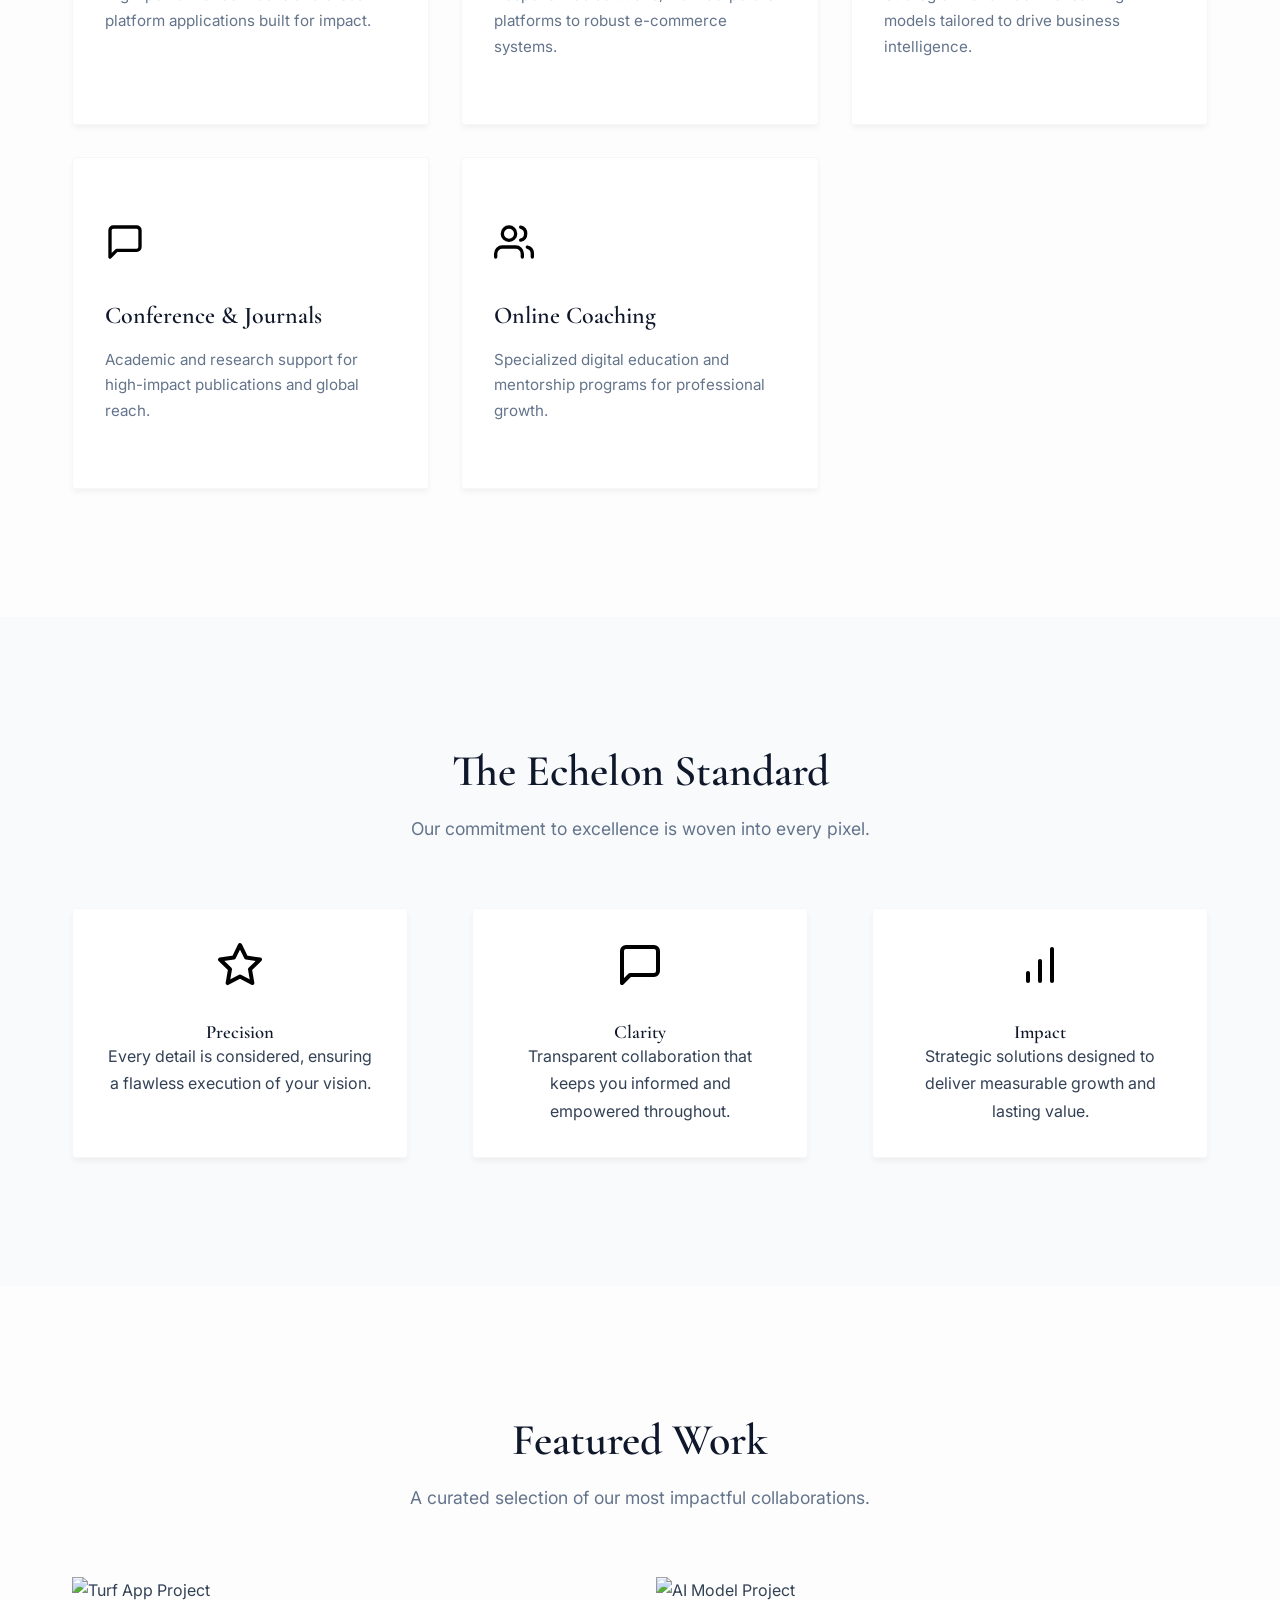
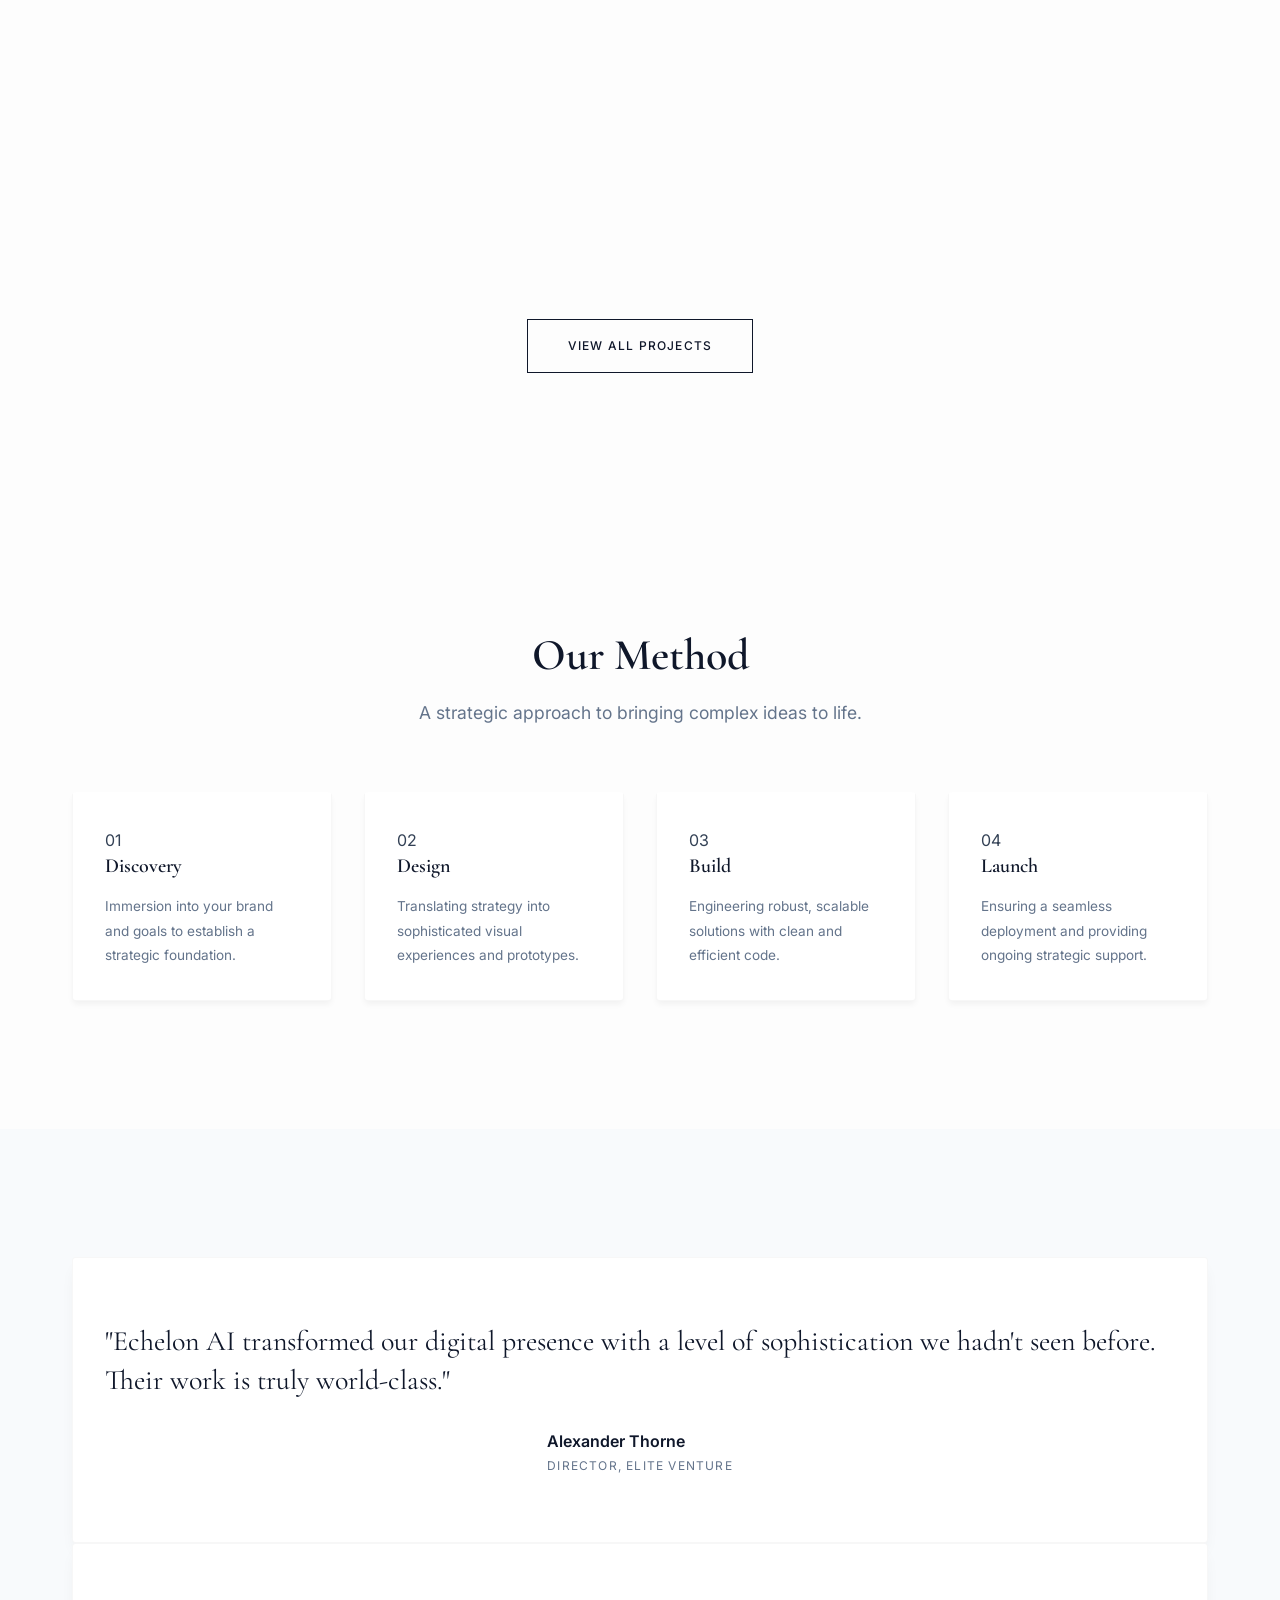
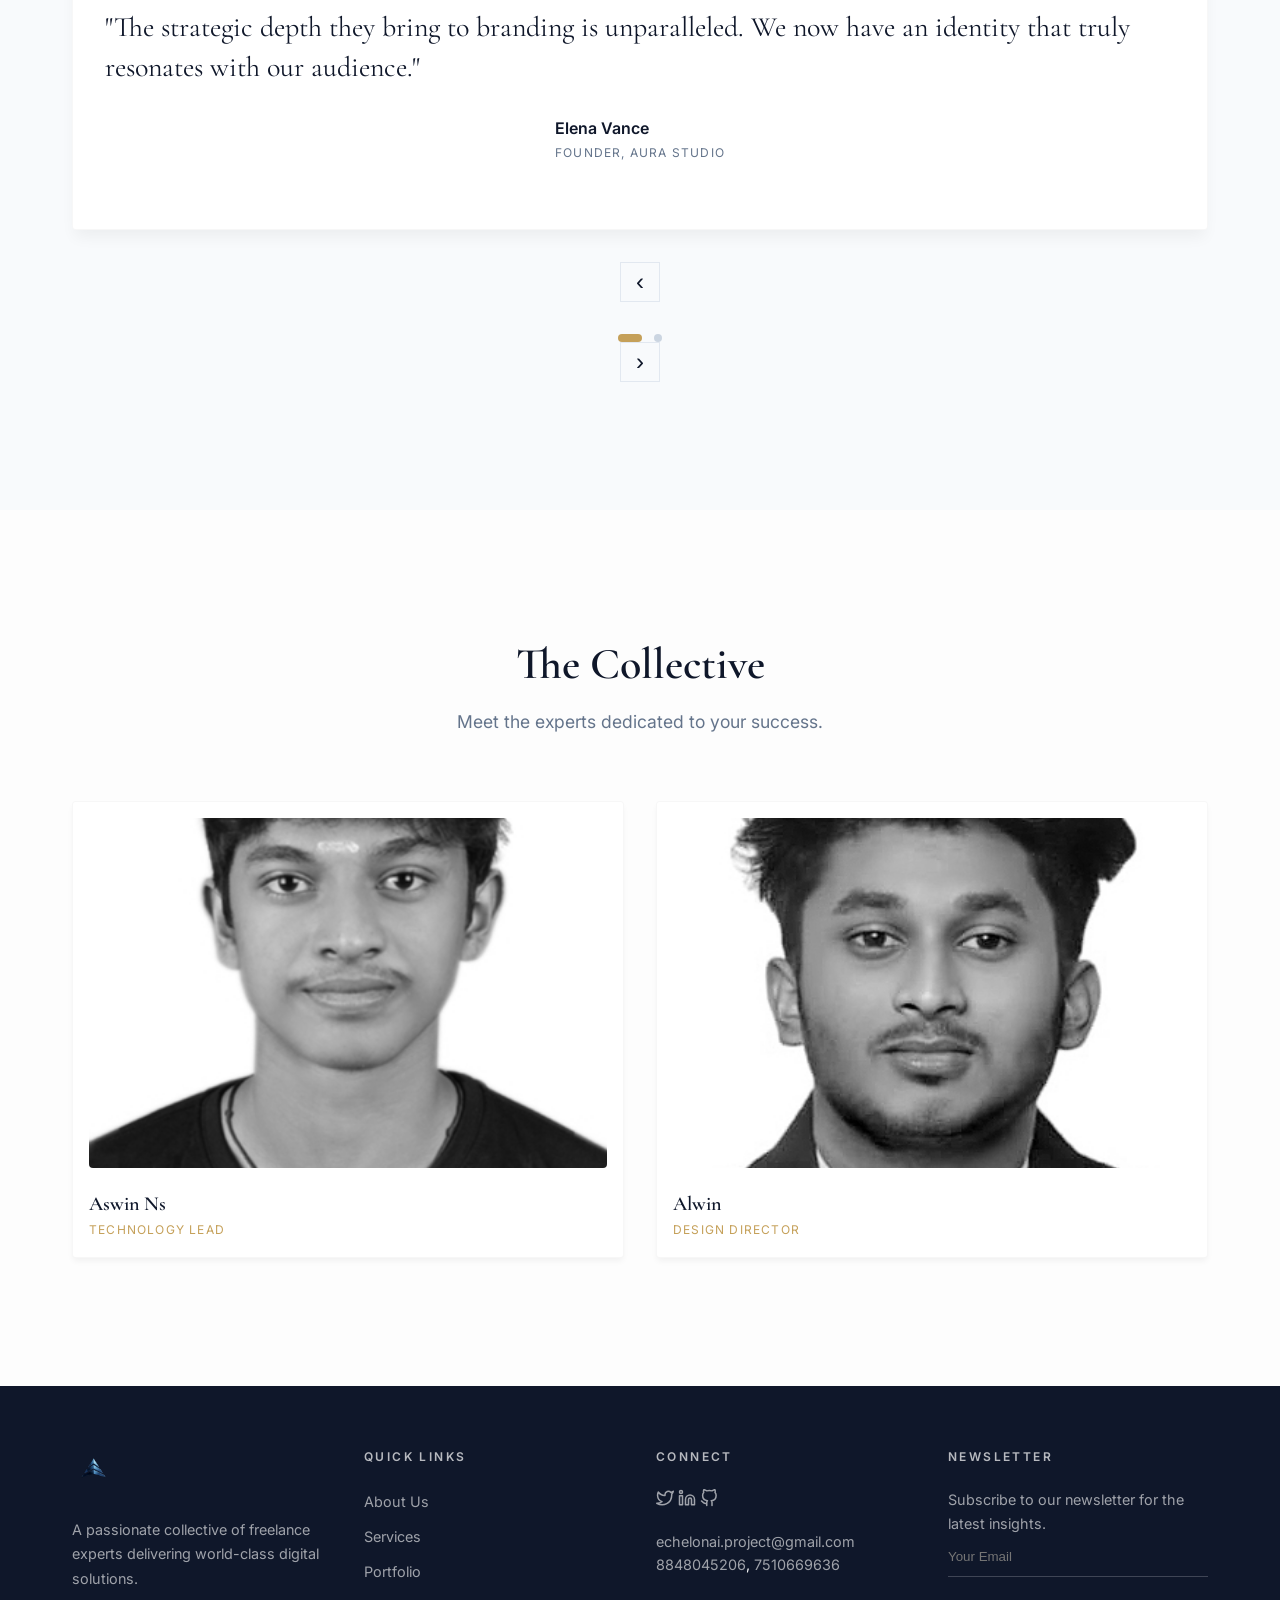
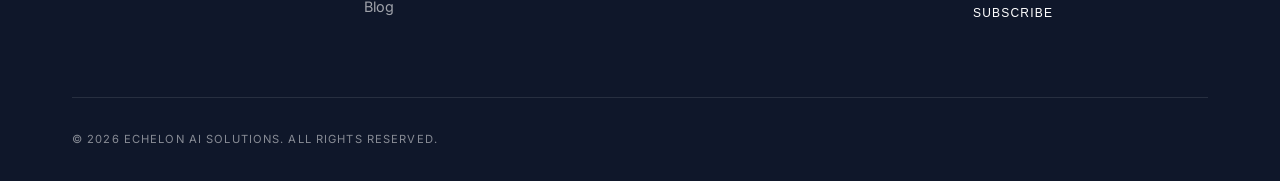
==== commit a9c1c5e4: "Update logo image source in index.html" ====
--- a/freelance-portfolio/index.html
+++ b/freelance-portfolio/index.html
@@ -13,7 +13,7 @@
 
     <header class="navbar sticky">
         <div class="container">
-            <a href="index.html" class="logo"><img src="assets/icons/image.png" alt="Echelon AI Solutions" style="height: 40px; width: auto;"></a>
+            <a href="index.html" class="logo"><img src="assets/img.png" alt="Echelon AI Solutions" style="height: 40px; width: auto;"></a>
             <nav class="nav-menu">
                 <ul>
                     <li><a href="index.html" class="active">Home</a></li>
@@ -244,7 +244,7 @@
         <div class="container">
             <div class="footer-grid">
                 <div class="footer-col">
-                    <img src="assets/icons/image.png" alt="Echelon AI Solutions" style="height: 40px; width: auto; margin-bottom: 20px;">
+                    <img src="assets/img.png" alt="Echelon AI Solutions" style="height: 40px; width: auto; margin-bottom: 20px;">
                     <p>A passionate collective of freelance experts delivering world-class digital solutions.</p>
                 </div>
                 <div class="footer-col">
--- a/freelance-portfolio/css/style.css
+++ b/freelance-portfolio/css/style.css
@@ -1126,33 +1126,69 @@
 }
 
 .industry-tags {
+    display: grid;
+    grid-template-columns: repeat(auto-fit, minmax(200px, 1fr));
+    gap: var(--spacing-2);
+    justify-content: center;
+}
+.industry-tags span {
+    background-color: var(--white-color);
+    padding: 1.25rem 1.5rem;
+    border-radius: var(--border-radius);
+    font-weight: 600;
+    color: var(--primary-color);
+    border: 1px solid rgba(0,0,0,0.05);
+    box-shadow: var(--shadow-sm);
+    transition: all 0.3s ease;
     display: flex;
-    flex-wrap: wrap;
+    align-items: center;
     justify-content: center;
-    gap: var(--spacing-2);
-}
-.industry-tags span {
-    background-color: var(--bg-light);
-    padding: 0.5rem 1rem;
-    border-radius: 20px;
-    font-weight: 500;
-    color: var(--primary-color);
-}
+}
+.industry-tags span:hover {
+    transform: translateY(-3px);
+    border-color: var(--accent-color);
+    color: var(--accent-color);
+    box-shadow: var(--shadow-md);
+}
+
 .tech-logos {
+    display: grid;
+    grid-template-columns: repeat(auto-fit, minmax(120px, 1fr));
+    gap: var(--spacing-3);
+    justify-content: center;
+}
+
+.tech-card {
+    background: var(--white-color);
+    padding: var(--spacing-2);
+    border-radius: var(--border-radius);
+    border: 1px solid rgba(0,0,0,0.03);
     display: flex;
-    flex-wrap: wrap;
-    justify-content: center;
-    gap: var(--spacing-4);
+    flex-direction: column;
     align-items: center;
-}
-.tech-logos img {
+    gap: 0.75rem;
+    transition: all 0.3s ease;
+    box-shadow: var(--shadow-sm);
+}
+
+.tech-card:hover {
+    transform: scale(1.05);
+    border-color: var(--accent-color);
+    box-shadow: var(--shadow-md);
+}
+
+.tech-card img {
     height: 40px;
-    filter: grayscale(1) opacity(0.5);
-    transition: all 0.3s;
-}
-.tech-logos img:hover {
     filter: none;
     opacity: 1;
+}
+
+.tech-card span {
+    font-size: 0.8rem;
+    font-weight: 600;
+    text-transform: uppercase;
+    letter-spacing: 0.05em;
+    color: var(--text-muted);
 }
 
 @media (max-width: 768px) {
